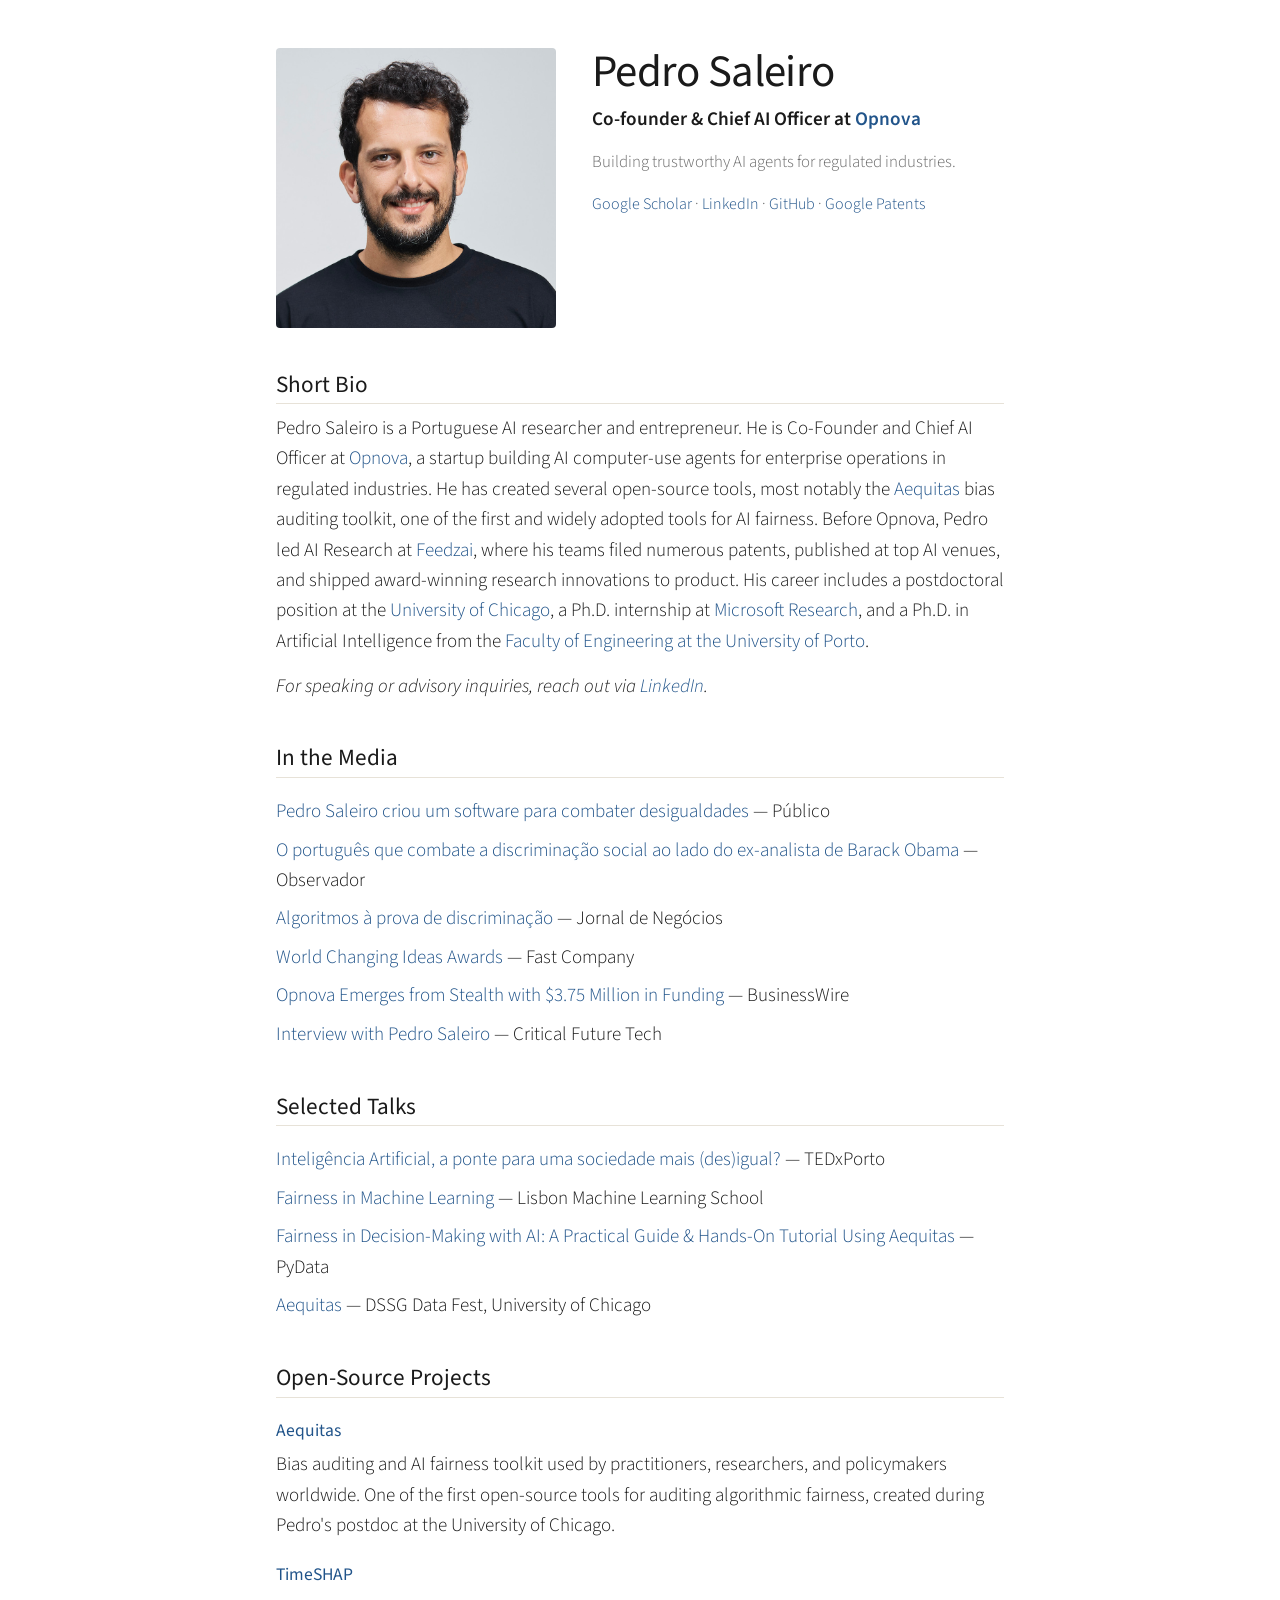
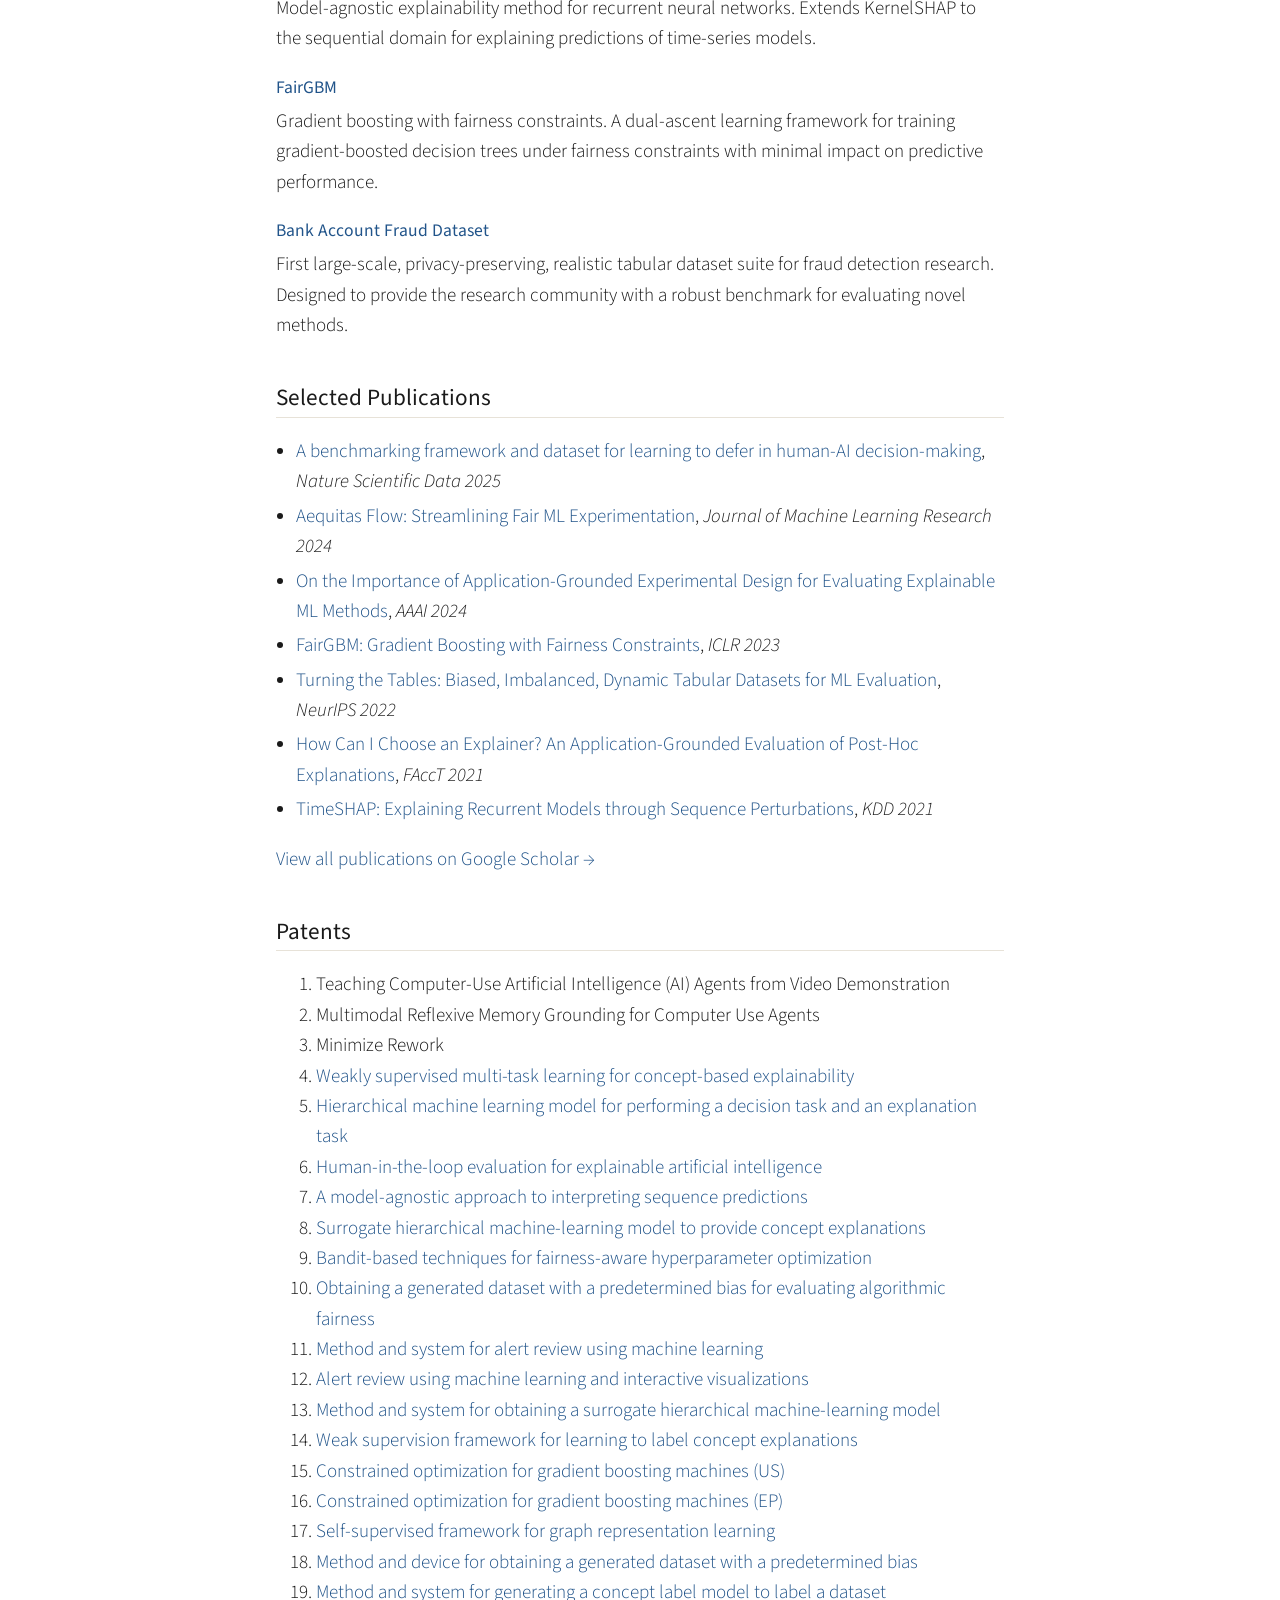
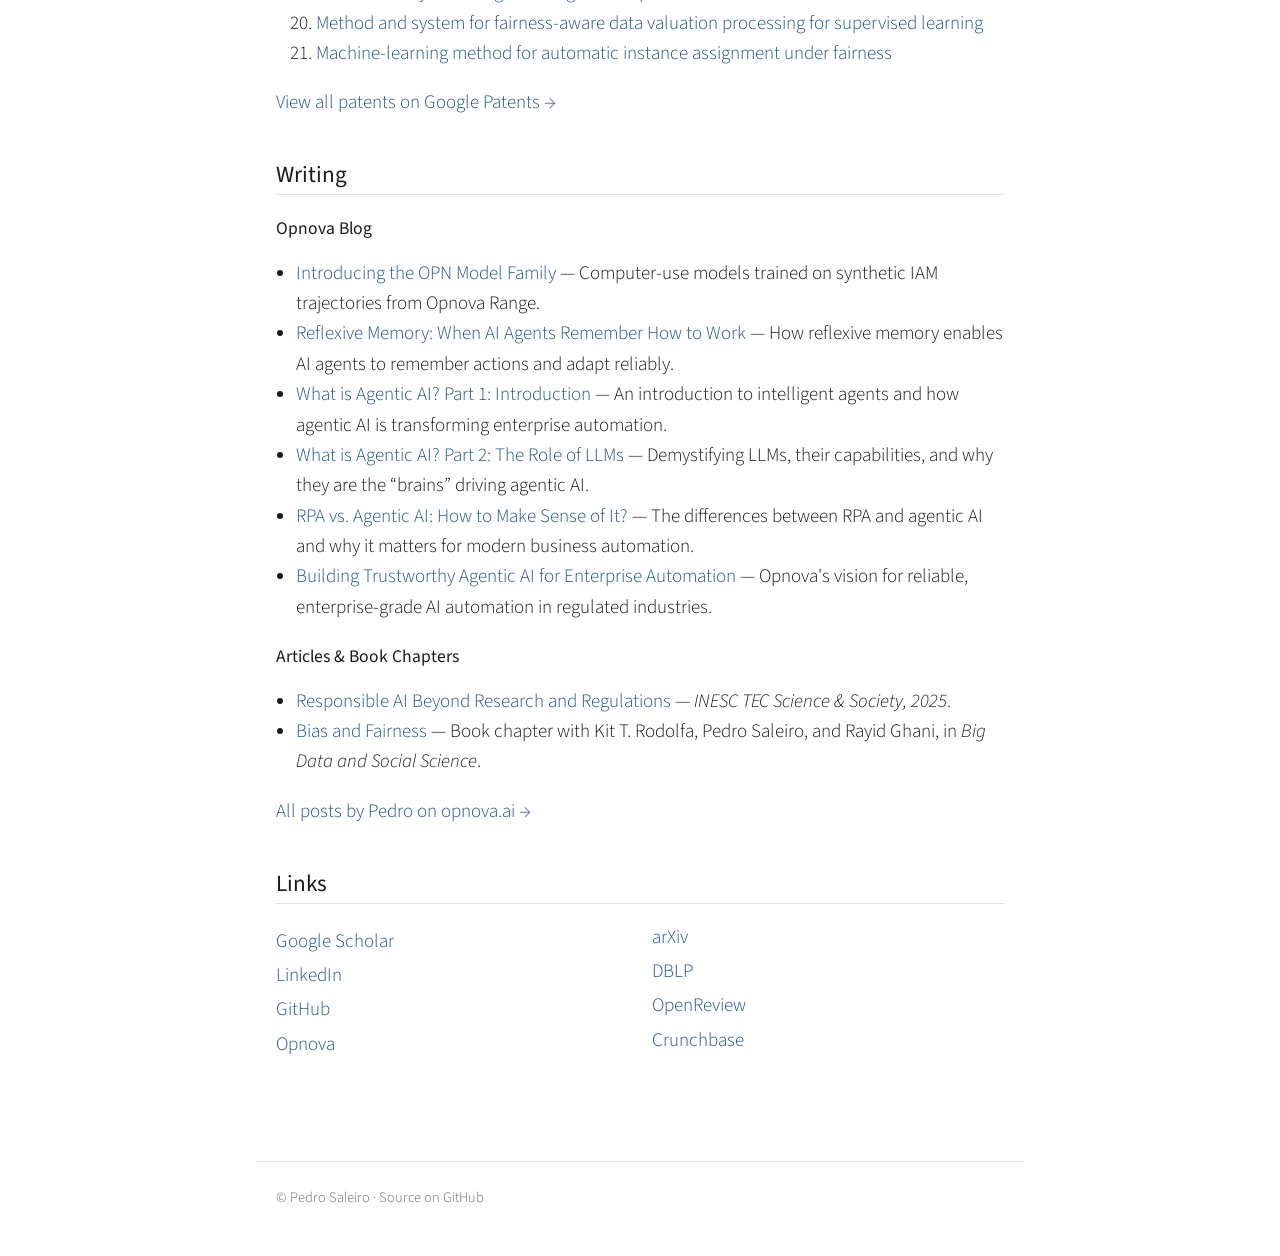
==== index.html @ 00f32091 "Reorder sections: media and talks before projects" ====
<!doctype html>
<html lang="en">
<head>
<meta charset="utf-8">
<meta name="viewport" content="width=device-width, initial-scale=1">

<title>Pedro Saleiro — AI Researcher & Entrepreneur (Portugal)</title>
<meta name="description" content="Pedro Saleiro is a Portuguese AI researcher and entrepreneur. Co-Founder & Chief AI Officer at Opnova, creator of the Aequitas bias auditing toolkit, working on trustworthy AI agents and Responsible AI.">
<meta name="author" content="Pedro Saleiro">
<meta name="robots" content="index,follow,max-image-preview:large">
<link rel="canonical" href="https://pedrosaleiro.com/">

<meta property="og:type" content="profile">
<meta property="og:title" content="Pedro Saleiro — AI Researcher & Entrepreneur">
<meta property="og:description" content="Portuguese AI researcher and entrepreneur. Co-Founder & Chief AI Officer at Opnova. Creator of the Aequitas bias auditing toolkit.">
<meta property="og:url" content="https://pedrosaleiro.com/">
<meta property="og:image" content="https://pedrosaleiro.com/assets/headshot.jpg">
<meta property="og:locale" content="en_US">
<meta property="profile:first_name" content="Pedro">
<meta property="profile:last_name" content="Saleiro">

<meta name="twitter:card" content="summary_large_image">
<meta name="twitter:title" content="Pedro Saleiro — AI Researcher & Entrepreneur">
<meta name="twitter:description" content="Co-Founder & Chief AI Officer at Opnova. Creator of Aequitas. Trustworthy AI agents and Responsible AI.">
<meta name="twitter:image" content="https://pedrosaleiro.com/assets/headshot.jpg">

<link rel="icon" type="image/svg+xml" href="assets/favicon.svg">
<link rel="preconnect" href="https://fonts.googleapis.com">
<link rel="preconnect" href="https://fonts.gstatic.com" crossorigin>
<link rel="stylesheet" href="https://fonts.googleapis.com/css2?family=Source+Sans+Pro:wght@300;400;600;700&display=swap">
<link rel="stylesheet" href="assets/style.css">

<script type="application/ld+json">
{
  "@context": "https://schema.org",
  "@type": "Person",
  "@id": "https://pedrosaleiro.com/#pedro",
  "name": "Pedro Saleiro",
  "givenName": "Pedro",
  "familyName": "Saleiro",
  "jobTitle": "Co-Founder & Chief AI Officer",
  "description": "Portuguese AI researcher and entrepreneur. Co-Founder & Chief AI Officer at Opnova. Creator of the Aequitas bias auditing toolkit. Former Director of AI Research and Head of FATE at Feedzai.",
  "url": "https://pedrosaleiro.com/",
  "image": "https://pedrosaleiro.com/assets/headshot.jpg",
  "nationality": { "@type": "Country", "name": "Portugal" },
  "worksFor": {
    "@type": "Organization",
    "name": "Opnova",
    "url": "https://opnova.ai"
  },
  "alumniOf": [
    {
      "@type": "CollegeOrUniversity",
      "name": "Faculty of Engineering, University of Porto",
      "url": "https://sigarra.up.pt/feup/en/web_page.inicial"
    },
    {
      "@type": "CollegeOrUniversity",
      "name": "University of Chicago",
      "url": "https://www.uchicago.edu"
    }
  ],
  "knowsAbout": [
    "Artificial Intelligence",
    "Machine Learning",
    "AI Agents",
    "Agentic AI",
    "Computer-Use Agents",
    "Large Language Models",
    "Responsible AI",
    "Algorithmic Fairness",
    "Explainable AI",
    "Fraud Detection",
    "Anti-Money Laundering"
  ],
  "sameAs": [
    "https://scholar.google.com/citations?user=Wqz2hN4AAAAJ",
    "https://www.linkedin.com/in/saleiro",
    "https://github.com/saleiro",
    "https://opnova.ai",
    "https://arxiv.org/search/cs?searchtype=author&query=Saleiro%2C+P",
    "https://dblp.org/pid/145/9871.html",
    "https://openreview.net/profile?id=~Pedro_Saleiro1",
    "https://dl.acm.org/profile/99660972276",
    "https://www.crunchbase.com/person/pedro-saleiro-787c"
  ]
}
</script>

<script type="application/ld+json">
{
  "@context": "https://schema.org",
  "@type": "WebSite",
  "url": "https://pedrosaleiro.com/",
  "name": "Pedro Saleiro",
  "description": "Personal website of Pedro Saleiro — AI researcher and entrepreneur.",
  "inLanguage": "en",
  "mainEntity": { "@id": "https://pedrosaleiro.com/#pedro" }
}
</script>
</head>
<body>

<main>

  <header class="hero">
    <img class="portrait" src="assets/headshot.jpg" alt="Portrait of Pedro Saleiro" width="280" height="280" loading="eager">
    <div class="hero-text">
      <h1>Pedro Saleiro</h1>
      <p class="position">Co-founder &amp; Chief AI Officer at <a href="https://opnova.ai" rel="me noopener">Opnova</a></p>
      <p class="tagline">Building trustworthy AI agents for regulated industries.</p>
      <p class="hero-links">
        <a href="https://scholar.google.com/citations?user=Wqz2hN4AAAAJ" rel="me noopener">Google Scholar</a>
        · <a href="https://linkedin.com/in/saleiro" rel="me noopener">LinkedIn</a>
        · <a href="https://github.com/saleiro" rel="me noopener">GitHub</a>
        · <a href="https://patents.google.com/?inventor=pedro+saleiro&amp;num=100&amp;oq=pedro+saleiro" rel="me noopener">Google Patents</a>
      </p>
    </div>
  </header>

  <section aria-labelledby="short-bio">
    <h2 id="short-bio">Short Bio</h2>
    <p>Pedro Saleiro is a Portuguese AI researcher and entrepreneur. He is Co-Founder and Chief AI Officer at <a href="https://opnova.ai/" rel="noopener">Opnova</a>, a startup building AI computer-use agents for enterprise operations in regulated industries. He has created several open-source tools, most notably the <a href="https://github.com/dssg/aequitas" rel="noopener">Aequitas</a> bias auditing toolkit, one of the first and widely adopted tools for AI fairness. Before Opnova, Pedro led AI Research at <a href="https://feedzai.com/" rel="noopener">Feedzai</a>, where his teams filed numerous patents, published at top AI venues, and shipped award-winning research innovations to product. His career includes a postdoctoral position at the <a href="https://www.uchicago.edu/" rel="noopener">University of Chicago</a>, a Ph.D. internship at <a href="https://www.microsoft.com/en-us/research/" rel="noopener">Microsoft Research</a>, and a Ph.D. in Artificial Intelligence from the <a href="https://sigarra.up.pt/feup/en/web_page.inicial" rel="noopener">Faculty of Engineering at the University of Porto</a>.</p>
    <p><em>For speaking or advisory inquiries, reach out via <a href="https://linkedin.com/in/saleiro" rel="me noopener">LinkedIn</a>.</em></p>
  </section>

  <section aria-labelledby="media">
    <h2 id="media">In the Media</h2>
    <ul class="plain">
      <li><a href="https://www.publico.pt/2020/10/18/sociedade/noticia/pedro-saleiro-criou-software-combater-desigualdades-1933822" rel="noopener">Pedro Saleiro criou um software para combater desigualdades</a> — Público</li>
      <li><a href="https://observador.pt/2019/04/30/o-portugues-que-combate-a-discriminacao-social-ao-lado-do-ex-analista-de-barack-obama/" rel="noopener">O português que combate a discriminação social ao lado do ex-analista de Barack Obama</a> — Observador</li>
      <li><a href="https://www.jornaldenegocios.pt/weekend/detalhe/algoritmos-a-prova-de-discriminacao" rel="noopener">Algoritmos à prova de discriminação</a> — Jornal de Negócios</li>
      <li><a href="https://www.fastcompany.com/90623897/see-34-ingenious-inspirational-winners-of-the-2021-world-changing-ideas-awards" rel="noopener">World Changing Ideas Awards</a> — Fast Company</li>
      <li><a href="https://www.businesswire.com/news/home/20240919101766/en/Opnova-Emerges-from-Stealth-with-$3.75-Million-in-Funding-to-Set-a-New-Standard-in-IT-Security-and-Compliance-Operations" rel="noopener">Opnova Emerges from Stealth with $3.75 Million in Funding</a> — BusinessWire</li>
      <li><a href="https://criticalfuture.tech/issue-14-december-2021-feedzai-pedro-saleiro-anusha-parisutham-efd9f01f52b4/" rel="noopener">Interview with Pedro Saleiro</a> — Critical Future Tech</li>
    </ul>
  </section>

  <section aria-labelledby="talks">
    <h2 id="talks">Selected Talks</h2>
    <ul class="plain">
      <li><a href="https://www.youtube.com/watch?v=rNiNmOxDZTY" rel="noopener">Inteligência Artificial, a ponte para uma sociedade mais (des)igual?</a> — TEDxPorto</li>
      <li><a href="https://www.youtube.com/watch?v=ATZz02iL4M4" rel="noopener">Fairness in Machine Learning</a> — Lisbon Machine Learning School</li>
      <li><a href="https://www.youtube.com/watch?v=yOR71zBm3Uc" rel="noopener">Fairness in Decision-Making with AI: A Practical Guide &amp; Hands-On Tutorial Using Aequitas</a> — PyData</li>
      <li><a href="https://www.youtube.com/watch?v=DjSYRb8lWd0" rel="noopener">Aequitas</a> — DSSG Data Fest, University of Chicago</li>
    </ul>
  </section>

  <section aria-labelledby="projects">
    <h2 id="projects">Open-Source Projects</h2>

    <article>
      <h3><a href="https://github.com/dssg/aequitas" rel="noopener">Aequitas</a></h3>
      <p>Bias auditing and AI fairness toolkit used by practitioners, researchers, and policymakers worldwide. One of the first open-source tools for auditing algorithmic fairness, created during Pedro's postdoc at the University of Chicago.</p>
    </article>

    <article>
      <h3><a href="https://github.com/feedzai/timeshap" rel="noopener">TimeSHAP</a></h3>
      <p>Model-agnostic explainability method for recurrent neural networks. Extends KernelSHAP to the sequential domain for explaining predictions of time-series models.</p>
    </article>

    <article>
      <h3><a href="https://github.com/feedzai/fairgbm" rel="noopener">FairGBM</a></h3>
      <p>Gradient boosting with fairness constraints. A dual-ascent learning framework for training gradient-boosted decision trees under fairness constraints with minimal impact on predictive performance.</p>
    </article>

    <article>
      <h3><a href="https://github.com/feedzai/bank-account-fraud" rel="noopener">Bank Account Fraud Dataset</a></h3>
      <p>First large-scale, privacy-preserving, realistic tabular dataset suite for fraud detection research. Designed to provide the research community with a robust benchmark for evaluating novel methods.</p>
    </article>
  </section>

  <section aria-labelledby="publications">
    <h2 id="publications">Selected Publications</h2>
    <ul class="pubs">
      <li><a href="https://www.nature.com/articles/s41597-025-04664-y" rel="noopener">A benchmarking framework and dataset for learning to defer in human-AI decision-making</a>, <em>Nature Scientific Data 2025</em></li>
      <li><a href="https://arxiv.org/abs/2405.05809" rel="noopener">Aequitas Flow: Streamlining Fair ML Experimentation</a>, <em>Journal of Machine Learning Research 2024</em></li>
      <li><a href="https://arxiv.org/abs/2206.13503" rel="noopener">On the Importance of Application-Grounded Experimental Design for Evaluating Explainable ML Methods</a>, <em>AAAI 2024</em></li>
      <li><a href="https://arxiv.org/abs/2209.07850" rel="noopener">FairGBM: Gradient Boosting with Fairness Constraints</a>, <em>ICLR 2023</em></li>
      <li><a href="https://arxiv.org/abs/2211.13358" rel="noopener">Turning the Tables: Biased, Imbalanced, Dynamic Tabular Datasets for ML Evaluation</a>, <em>NeurIPS 2022</em></li>
      <li><a href="https://arxiv.org/abs/2101.08758" rel="noopener">How Can I Choose an Explainer? An Application-Grounded Evaluation of Post-Hoc Explanations</a>, <em>FAccT 2021</em></li>
      <li><a href="https://arxiv.org/abs/2012.00073" rel="noopener">TimeSHAP: Explaining Recurrent Models through Sequence Perturbations</a>, <em>KDD 2021</em></li>
    </ul>
    <p><a href="https://scholar.google.com/citations?user=Wqz2hN4AAAAJ" rel="noopener">View all publications on Google Scholar →</a></p>
  </section>

  <section aria-labelledby="patents">
    <h2 id="patents">Patents</h2>
    <ol class="patents">
      <li>Teaching Computer-Use Artificial Intelligence (AI) Agents from Video Demonstration</li>
      <li>Multimodal Reflexive Memory Grounding for Computer Use Agents</li>
      <li>Minimize Rework</li>
      <li><a href="https://patents.google.com/patent/US11544471B2" rel="noopener">Weakly supervised multi-task learning for concept-based explainability</a></li>
      <li><a href="https://patents.google.com/patent/US11392954B2" rel="noopener">Hierarchical machine learning model for performing a decision task and an explanation task</a></li>
      <li><a href="https://patents.google.com/patent/WO2022020597A1" rel="noopener">Human-in-the-loop evaluation for explainable artificial intelligence</a></li>
      <li><a href="https://patents.google.com/patent/EP4035098A1" rel="noopener">A model-agnostic approach to interpreting sequence predictions</a></li>
      <li><a href="https://patents.google.com/patent/US20230031512A1" rel="noopener">Surrogate hierarchical machine-learning model to provide concept explanations</a></li>
      <li><a href="https://patents.google.com/patent/EP3997547A1" rel="noopener">Bandit-based techniques for fairness-aware hyperparameter optimization</a></li>
      <li><a href="https://patents.google.com/patent/US20230074606A1" rel="noopener">Obtaining a generated dataset with a predetermined bias for evaluating algorithmic fairness</a></li>
      <li><a href="https://patents.google.com/patent/EP4270249A1" rel="noopener">Method and system for alert review using machine learning</a></li>
      <li><a href="https://patents.google.com/patent/US20230351392A1" rel="noopener">Alert review using machine learning and interactive visualizations</a></li>
      <li><a href="https://patents.google.com/patent/EP4184396A1" rel="noopener">Method and system for obtaining a surrogate hierarchical machine-learning model</a></li>
      <li><a href="https://patents.google.com/patent/US20230133410A1" rel="noopener">Weak supervision framework for learning to label concept explanations</a></li>
      <li><a href="https://patents.google.com/patent/US20230070086A1" rel="noopener">Constrained optimization for gradient boosting machines (US)</a></li>
      <li><a href="https://patents.google.com/patent/EP4145356A1" rel="noopener">Constrained optimization for gradient boosting machines (EP)</a></li>
      <li><a href="https://patents.google.com/patent/US20230394318A1" rel="noopener">Self-supervised framework for graph representation learning</a></li>
      <li><a href="https://patents.google.com/patent/EP4141693A1" rel="noopener">Method and device for obtaining a generated dataset with a predetermined bias</a></li>
      <li><a href="https://patents.google.com/patent/EP4174730A1" rel="noopener">Method and system for generating a concept label model to label a dataset</a></li>
      <li><a href="https://patents.google.com/patent/EP4369257A1" rel="noopener">Method and system for fairness-aware data valuation processing for supervised learning</a></li>
      <li><a href="https://patents.google.com/patent/US20240193489A1" rel="noopener">Machine-learning method for automatic instance assignment under fairness</a></li>
    </ol>
    <p><a href="https://patents.google.com/?inventor=pedro+saleiro&amp;num=100&amp;oq=pedro+saleiro" rel="noopener">View all patents on Google Patents →</a></p>
  </section>

  <section aria-labelledby="writing">
    <h2 id="writing">Writing</h2>

    <h3>Opnova Blog</h3>
    <ul>
      <li><a href="https://opnova.ai/blog/introducing-the-opn-model-family" rel="noopener">Introducing the OPN Model Family</a> — Computer-use models trained on synthetic IAM trajectories from Opnova Range.</li>
      <li><a href="https://opnova.ai/blog/reflexive-memory-when-ai-agents-remember-how-to-work" rel="noopener">Reflexive Memory: When AI Agents Remember How to Work</a> — How reflexive memory enables AI agents to remember actions and adapt reliably.</li>
      <li><a href="https://opnova.ai/blog/what-is-agentic-ai-part-1" rel="noopener">What is Agentic AI? Part 1: Introduction</a> — An introduction to intelligent agents and how agentic AI is transforming enterprise automation.</li>
      <li><a href="https://opnova.ai/blog/what-is-agentic-ai-part-2" rel="noopener">What is Agentic AI? Part 2: The Role of LLMs</a> — Demystifying LLMs, their capabilities, and why they are the “brains” driving agentic AI.</li>
      <li><a href="https://opnova.ai/blog/rpa-vs-agentic-ai-how-to-make-sense-of-it" rel="noopener">RPA vs. Agentic AI: How to Make Sense of It?</a> — The differences between RPA and agentic AI and why it matters for modern business automation.</li>
      <li><a href="https://opnova.ai/blog/building-trustworthy-agentic-ai-for-enterprise-automation" rel="noopener">Building Trustworthy Agentic AI for Enterprise Automation</a> — Opnova's vision for reliable, enterprise-grade AI automation in regulated industries.</li>
    </ul>

    <h3>Articles &amp; Book Chapters</h3>
    <ul>
      <li><a href="https://science-society.inesctec.pt/index.php/inesctecesociedade/article/view/140" rel="noopener">Responsible AI Beyond Research and Regulations</a> — <em>INESC TEC Science &amp; Society, 2025</em>.</li>
      <li><a href="https://textbook.coleridgeinitiative.org/chap-bias.html" rel="noopener">Bias and Fairness</a> — Book chapter with Kit T. Rodolfa, Pedro Saleiro, and Rayid Ghani, in <em>Big Data and Social Science</em>.</li>
    </ul>

    <p><a href="https://opnova.ai/blog/author/pedro-saleiro" rel="noopener">All posts by Pedro on opnova.ai →</a></p>
  </section>

  <section aria-labelledby="links">
    <h2 id="links">Links</h2>
    <ul class="links">
      <li><a href="https://scholar.google.com/citations?user=Wqz2hN4AAAAJ" rel="me noopener">Google Scholar</a></li>
      <li><a href="https://linkedin.com/in/saleiro" rel="me noopener">LinkedIn</a></li>
      <li><a href="https://github.com/saleiro" rel="me noopener">GitHub</a></li>
      <li><a href="https://opnova.ai" rel="me noopener">Opnova</a></li>
      <li><a href="https://arxiv.org/search/cs?searchtype=author&amp;query=Saleiro%2C+P" rel="me noopener">arXiv</a></li>
      <li><a href="https://dblp.org/pid/145/9871.html" rel="me noopener">DBLP</a></li>
      <li><a href="https://openreview.net/profile?id=~Pedro_Saleiro1" rel="me noopener">OpenReview</a></li>
      <li><a href="https://www.crunchbase.com/person/pedro-saleiro-787c" rel="me noopener">Crunchbase</a></li>
    </ul>
  </section>

</main>

<footer>
  <p>© Pedro Saleiro · <a href="https://github.com/saleiro/saleiro.github.io" rel="noopener">Source on GitHub</a></p>
</footer>

</body>
</html>
---- assets/style.css ----
:root {
  color-scheme: light;
  --bg: #ffffff;
  --fg: #1a1a1a;
  --muted: #6a6a6a;
  --accent: #21548A;
  --rule: #e7e2d8;
}

* { box-sizing: border-box; }

html { -webkit-text-size-adjust: 100%; }

body {
  margin: 0;
  background: var(--bg);
  color: var(--fg);
  font-family: "Source Sans Pro", system-ui, -apple-system, "Segoe UI", Roboto, "Helvetica Neue", Arial, sans-serif;
  font-weight: 300;
  font-size: 19px;
  line-height: 1.6;
  -webkit-font-smoothing: antialiased;
}

main, footer {
  max-width: 48rem;
  margin: 0 auto;
  padding: 0 1.25rem;
}

main { padding-top: 3rem; padding-bottom: 2rem; }

h1, h2, h3 {
  font-weight: 400;
  line-height: 1.25;
}

h1 { font-size: 2.8rem; margin: 0 0 0.6rem; letter-spacing: -0.015em; line-height: 1.1; }
h2 { font-size: 1.45rem; margin: 2.6rem 0 0.6rem; padding-bottom: 0.3rem; border-bottom: 1px solid var(--rule); }
h3 { font-size: 1.1rem; margin: 1.4rem 0 0.25rem; }

p { margin: 0.5rem 0 0.9rem; }

a {
  color: var(--accent);
  text-decoration: none;
  border-bottom: 1px solid transparent;
}
a:hover, a:focus { border-bottom-color: var(--accent); }

.muted { color: var(--muted); }

.venue {
  font-size: 0.78rem;
  font-family: ui-monospace, SFMono-Regular, Menlo, Consolas, monospace;
  color: var(--muted);
  background: var(--rule);
  padding: 0.1rem 0.45rem;
  border-radius: 3px;
  margin-left: 0.4rem;
  vertical-align: middle;
  letter-spacing: 0.02em;
}

.hero {
  display: flex;
  align-items: flex-start;
  gap: 2.25rem;
  margin-bottom: 2.5rem;
}
.hero .portrait {
  display: block;
  width: 280px;
  height: 280px;
  object-fit: cover;
  border-radius: 4px;
  flex-shrink: 0;
  background: var(--rule);
}
.hero-text { flex: 1; min-width: 0; }
.position {
  font-size: 1.2rem;
  font-weight: 600;
  color: var(--fg);
  margin: 0.25rem 0 1rem;
  line-height: 1.35;
}
.position a { color: var(--accent); }
.tagline { font-size: 1.05rem; line-height: 1.55; color: var(--muted); margin: 0 0 1.1rem; }
.hero-links { color: var(--muted); font-size: 1rem; margin: 0; }

article { margin: 1rem 0 1.2rem; }

ul { padding-left: 1.25rem; }
ul.plain { list-style: none; padding-left: 0; }
ul.plain li { margin: 0.5rem 0; }
ul.pubs li, ul.links li { margin: 0.25rem 0; }
ul.links { list-style: none; padding-left: 0; columns: 2; column-gap: 1.5rem; }
ul.links li { break-inside: avoid; }

footer {
  border-top: 1px solid var(--rule);
  margin-top: 3rem;
  padding-top: 1rem;
  padding-bottom: 2rem;
  font-size: 0.9rem;
  color: var(--muted);
}
footer a { color: var(--muted); }

@media (max-width: 560px) {
  body { font-size: 17px; }
  h1 { font-size: 2.4rem; }
  .hero { flex-direction: column; align-items: flex-start; gap: 1rem; }
  .hero .portrait { width: 180px; height: 180px; }
  ul.links { columns: 1; }
}

@media print {
  :root { --bg: #fff; --fg: #000; --muted: #444; --accent: #000; --rule: #ccc; }
  a { color: #000; border-bottom: none; }
  .hero .portrait { display: none; }
}
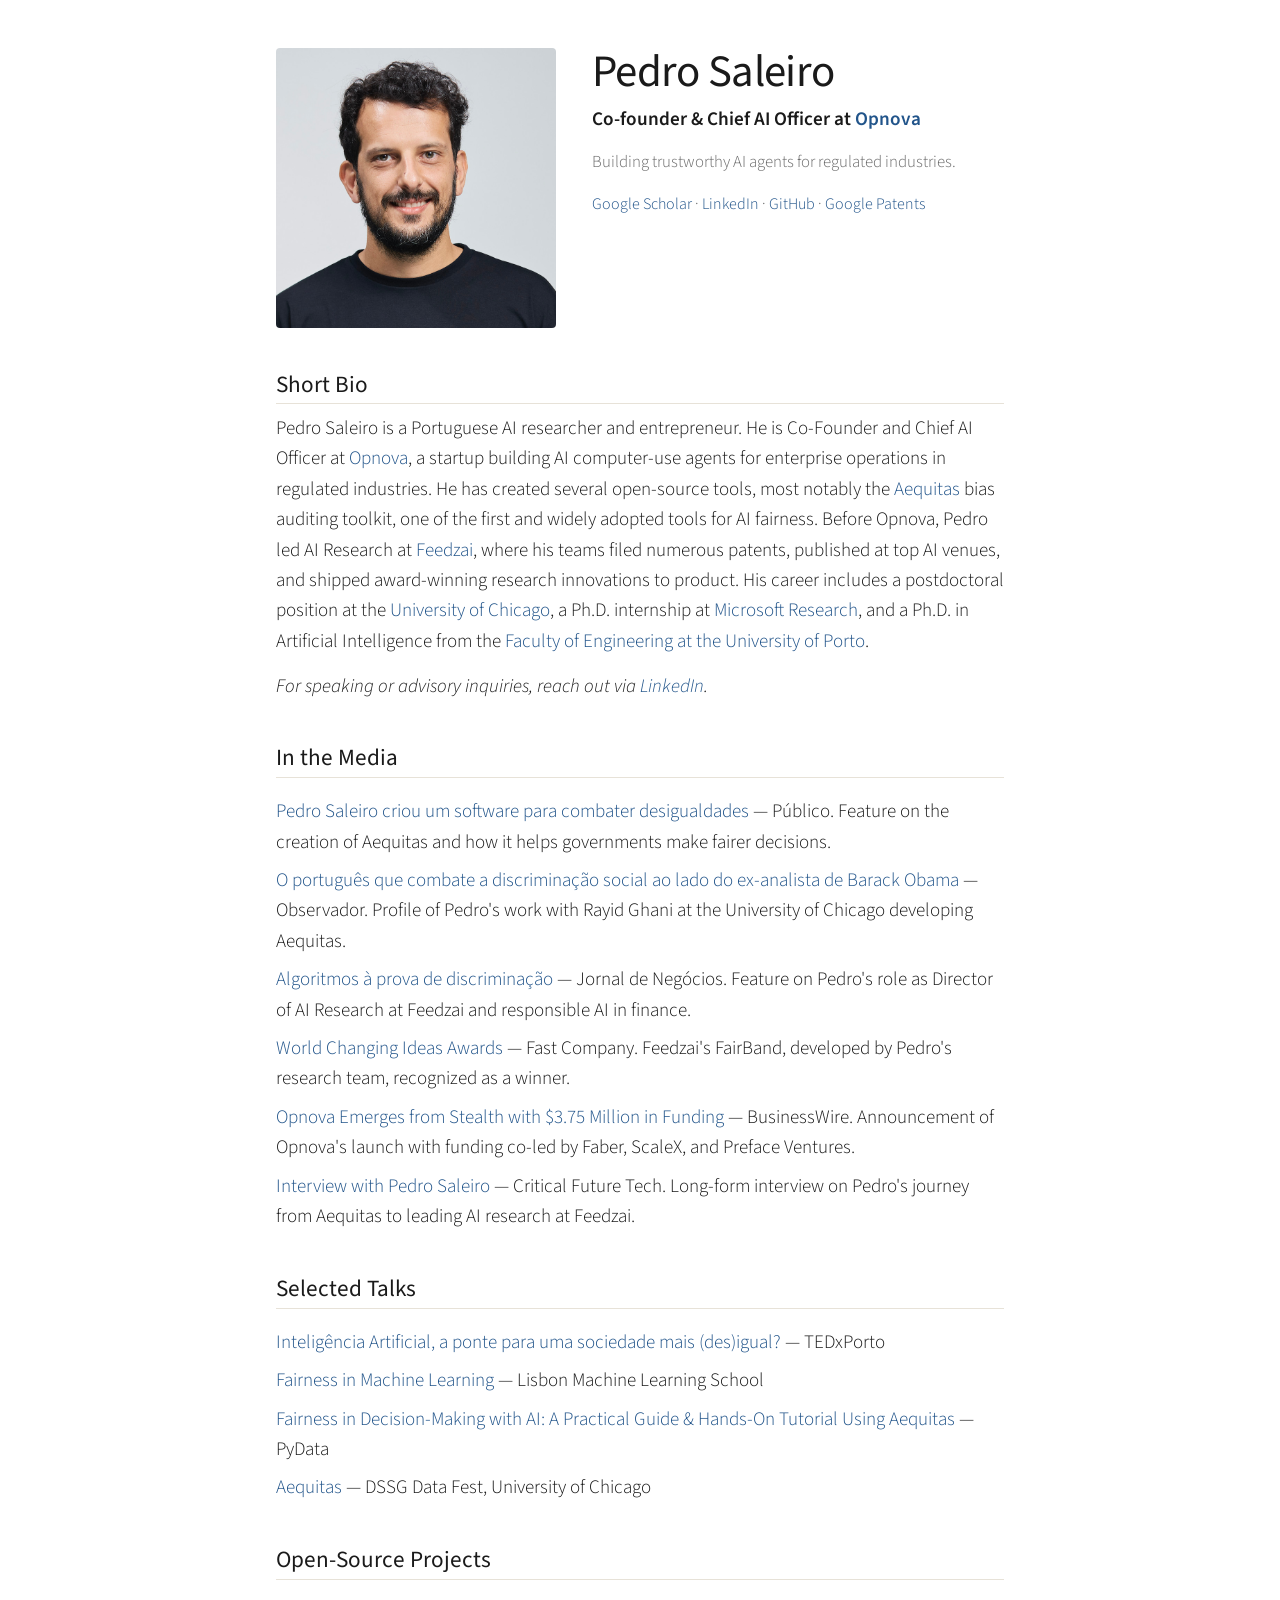
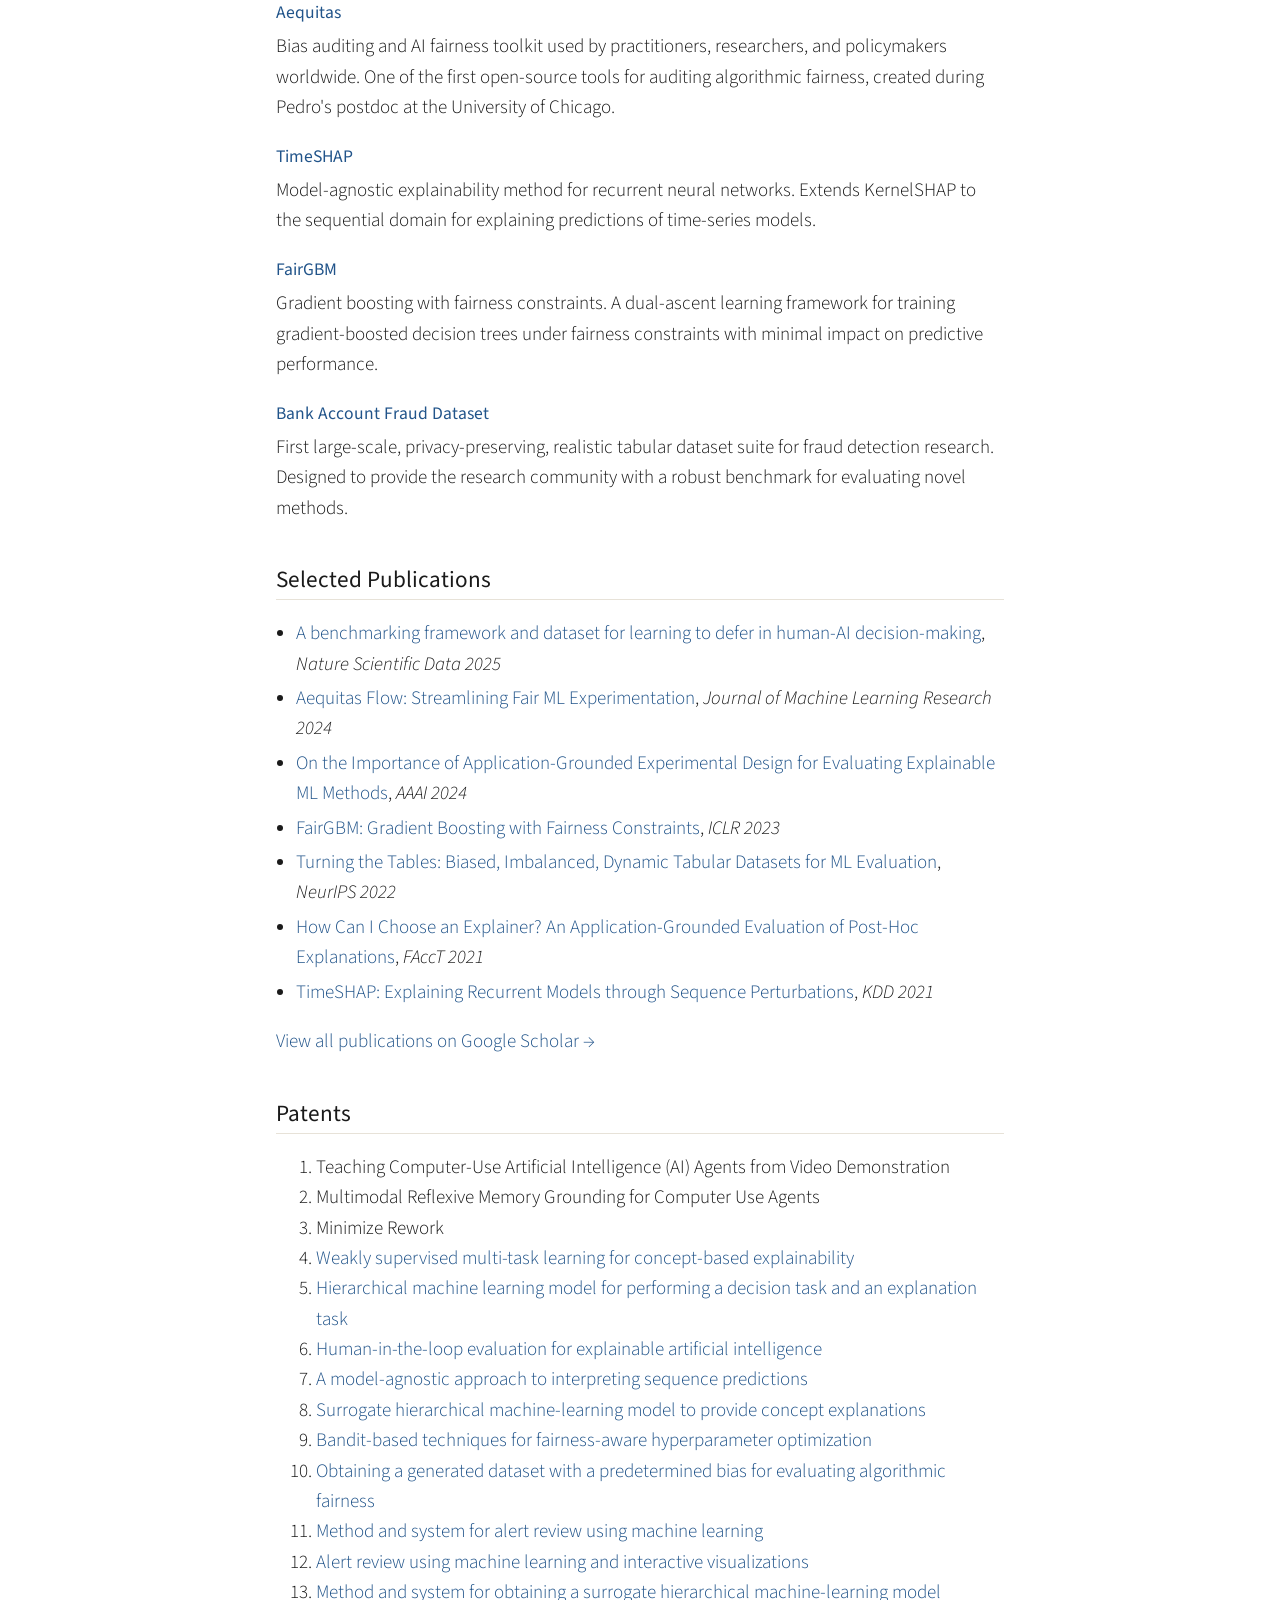
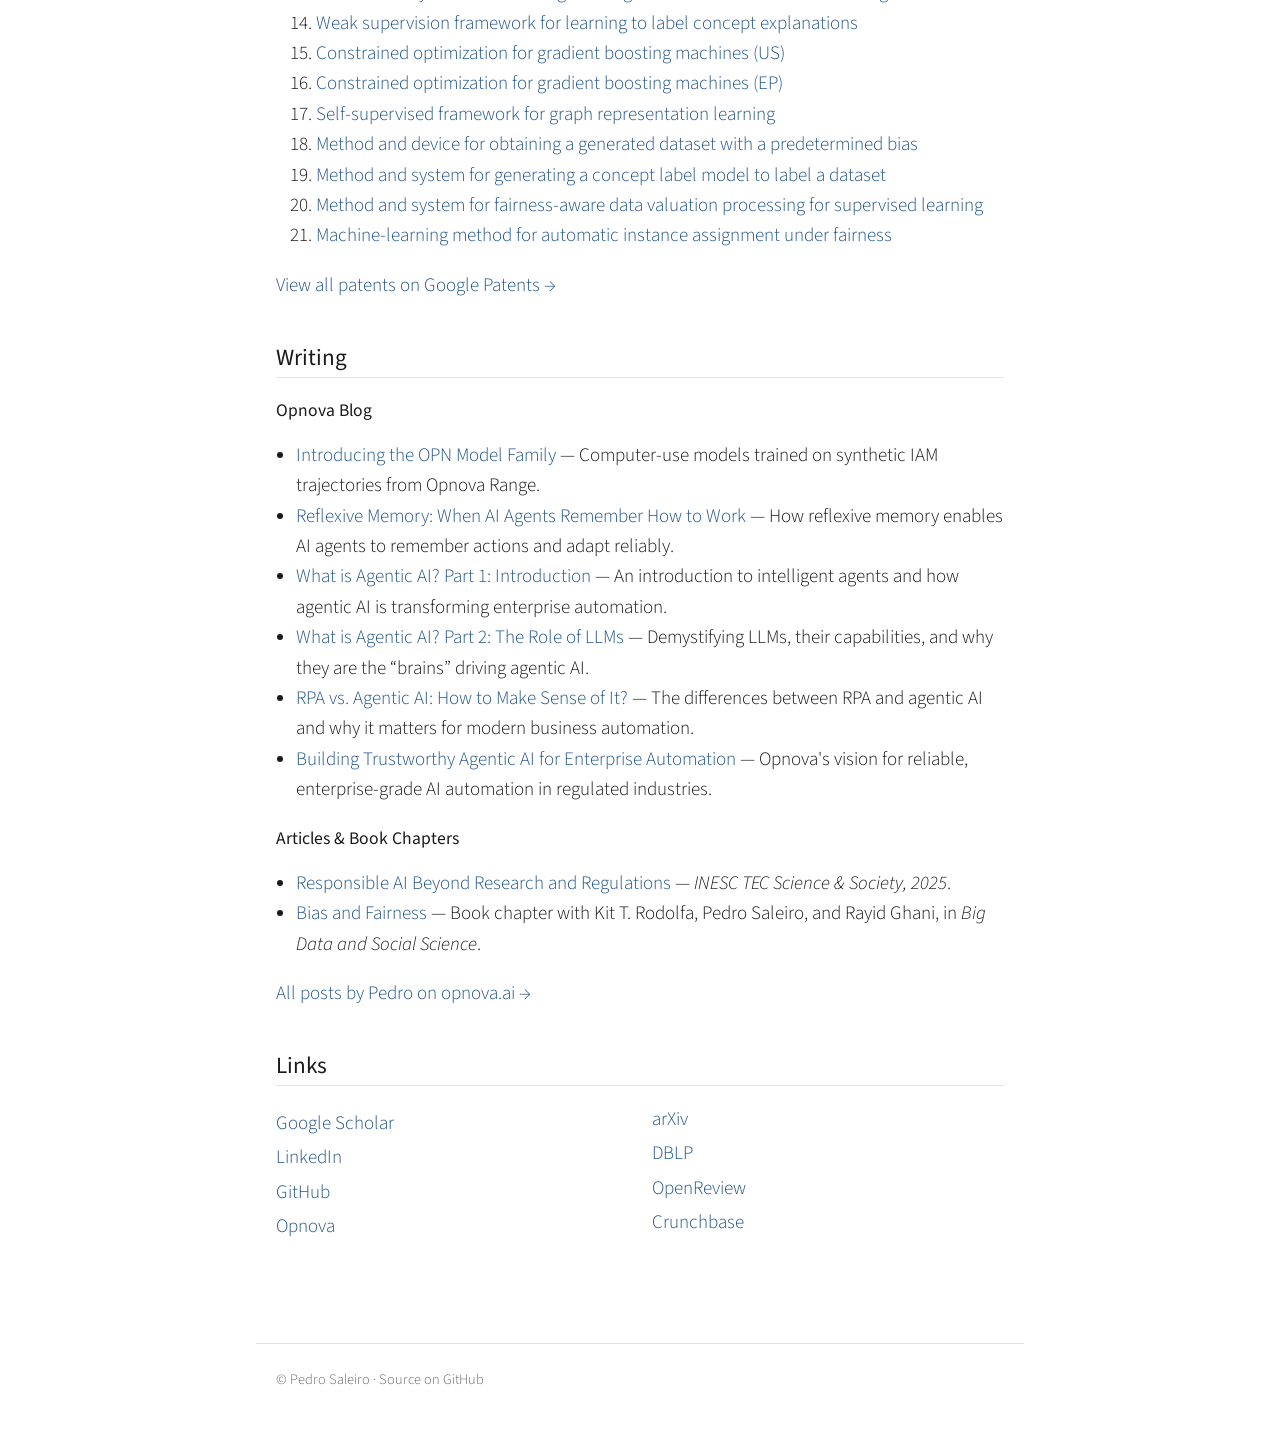
==== commit 3e1df9a5: "Add context blurbs to In the Media items" ====
--- a/index.html
+++ b/index.html
@@ -4,7 +4,7 @@
 <meta charset="utf-8">
 <meta name="viewport" content="width=device-width, initial-scale=1">
 
-<title>Pedro Saleiro — AI Researcher & Entrepreneur (Portugal)</title>
+<title>Pedro Saleiro — Portuguese AI Researcher & Entrepreneur</title>
 <meta name="description" content="Pedro Saleiro is a Portuguese AI researcher and entrepreneur. Co-Founder & Chief AI Officer at Opnova, creator of the Aequitas bias auditing toolkit, working on trustworthy AI agents and Responsible AI.">
 <meta name="author" content="Pedro Saleiro">
 <meta name="robots" content="index,follow,max-image-preview:large">
@@ -127,12 +127,12 @@
   <section aria-labelledby="media">
     <h2 id="media">In the Media</h2>
     <ul class="plain">
-      <li><a href="https://www.publico.pt/2020/10/18/sociedade/noticia/pedro-saleiro-criou-software-combater-desigualdades-1933822" rel="noopener">Pedro Saleiro criou um software para combater desigualdades</a> — Público</li>
-      <li><a href="https://observador.pt/2019/04/30/o-portugues-que-combate-a-discriminacao-social-ao-lado-do-ex-analista-de-barack-obama/" rel="noopener">O português que combate a discriminação social ao lado do ex-analista de Barack Obama</a> — Observador</li>
-      <li><a href="https://www.jornaldenegocios.pt/weekend/detalhe/algoritmos-a-prova-de-discriminacao" rel="noopener">Algoritmos à prova de discriminação</a> — Jornal de Negócios</li>
-      <li><a href="https://www.fastcompany.com/90623897/see-34-ingenious-inspirational-winners-of-the-2021-world-changing-ideas-awards" rel="noopener">World Changing Ideas Awards</a> — Fast Company</li>
-      <li><a href="https://www.businesswire.com/news/home/20240919101766/en/Opnova-Emerges-from-Stealth-with-$3.75-Million-in-Funding-to-Set-a-New-Standard-in-IT-Security-and-Compliance-Operations" rel="noopener">Opnova Emerges from Stealth with $3.75 Million in Funding</a> — BusinessWire</li>
-      <li><a href="https://criticalfuture.tech/issue-14-december-2021-feedzai-pedro-saleiro-anusha-parisutham-efd9f01f52b4/" rel="noopener">Interview with Pedro Saleiro</a> — Critical Future Tech</li>
+      <li><a href="https://www.publico.pt/2020/10/18/sociedade/noticia/pedro-saleiro-criou-software-combater-desigualdades-1933822" rel="noopener">Pedro Saleiro criou um software para combater desigualdades</a> — Público. Feature on the creation of Aequitas and how it helps governments make fairer decisions.</li>
+      <li><a href="https://observador.pt/2019/04/30/o-portugues-que-combate-a-discriminacao-social-ao-lado-do-ex-analista-de-barack-obama/" rel="noopener">O português que combate a discriminação social ao lado do ex-analista de Barack Obama</a> — Observador. Profile of Pedro's work with Rayid Ghani at the University of Chicago developing Aequitas.</li>
+      <li><a href="https://www.jornaldenegocios.pt/weekend/detalhe/algoritmos-a-prova-de-discriminacao" rel="noopener">Algoritmos à prova de discriminação</a> — Jornal de Negócios. Feature on Pedro's role as Director of AI Research at Feedzai and responsible AI in finance.</li>
+      <li><a href="https://www.fastcompany.com/90623897/see-34-ingenious-inspirational-winners-of-the-2021-world-changing-ideas-awards" rel="noopener">World Changing Ideas Awards</a> — Fast Company. Feedzai's FairBand, developed by Pedro's research team, recognized as a winner.</li>
+      <li><a href="https://www.businesswire.com/news/home/20240919101766/en/Opnova-Emerges-from-Stealth-with-$3.75-Million-in-Funding-to-Set-a-New-Standard-in-IT-Security-and-Compliance-Operations" rel="noopener">Opnova Emerges from Stealth with $3.75 Million in Funding</a> — BusinessWire. Announcement of Opnova's launch with funding co-led by Faber, ScaleX, and Preface Ventures.</li>
+      <li><a href="https://criticalfuture.tech/issue-14-december-2021-feedzai-pedro-saleiro-anusha-parisutham-efd9f01f52b4/" rel="noopener">Interview with Pedro Saleiro</a> — Critical Future Tech. Long-form interview on Pedro's journey from Aequitas to leading AI research at Feedzai.</li>
     </ul>
   </section>
 
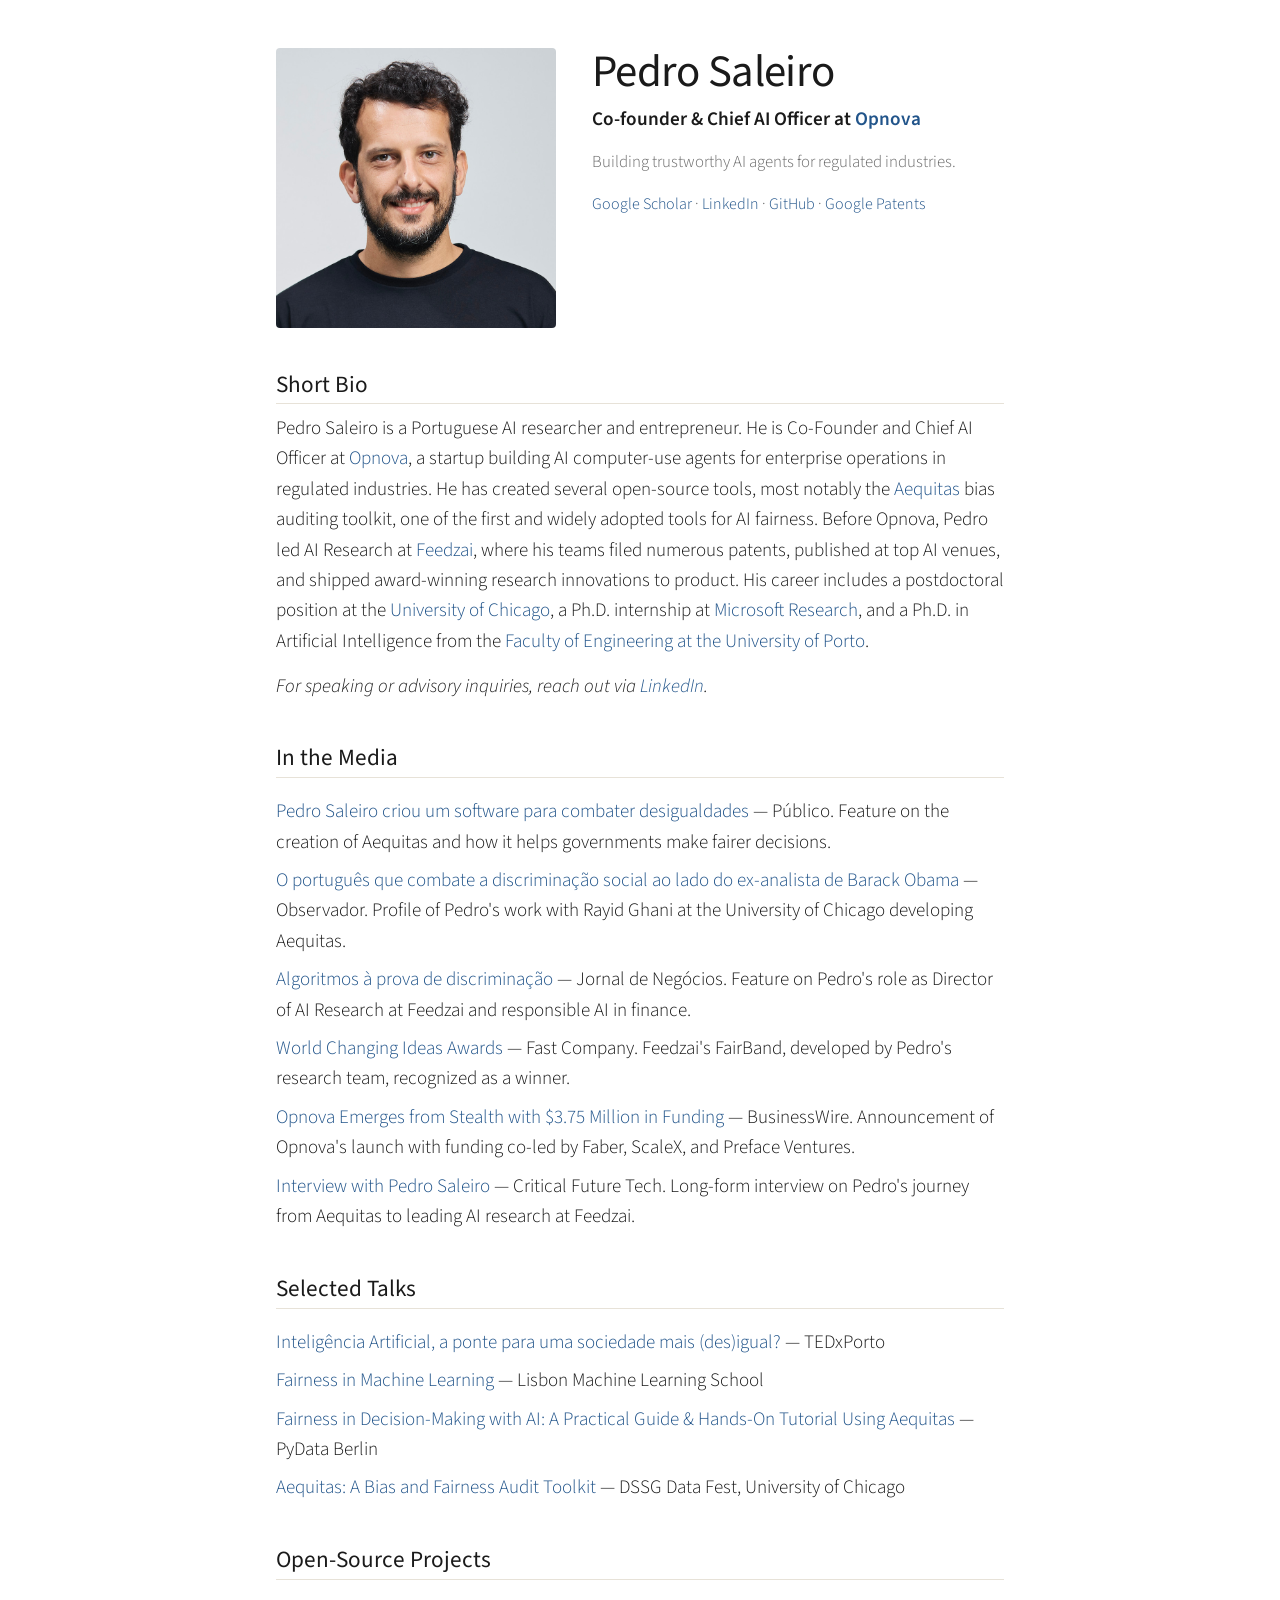
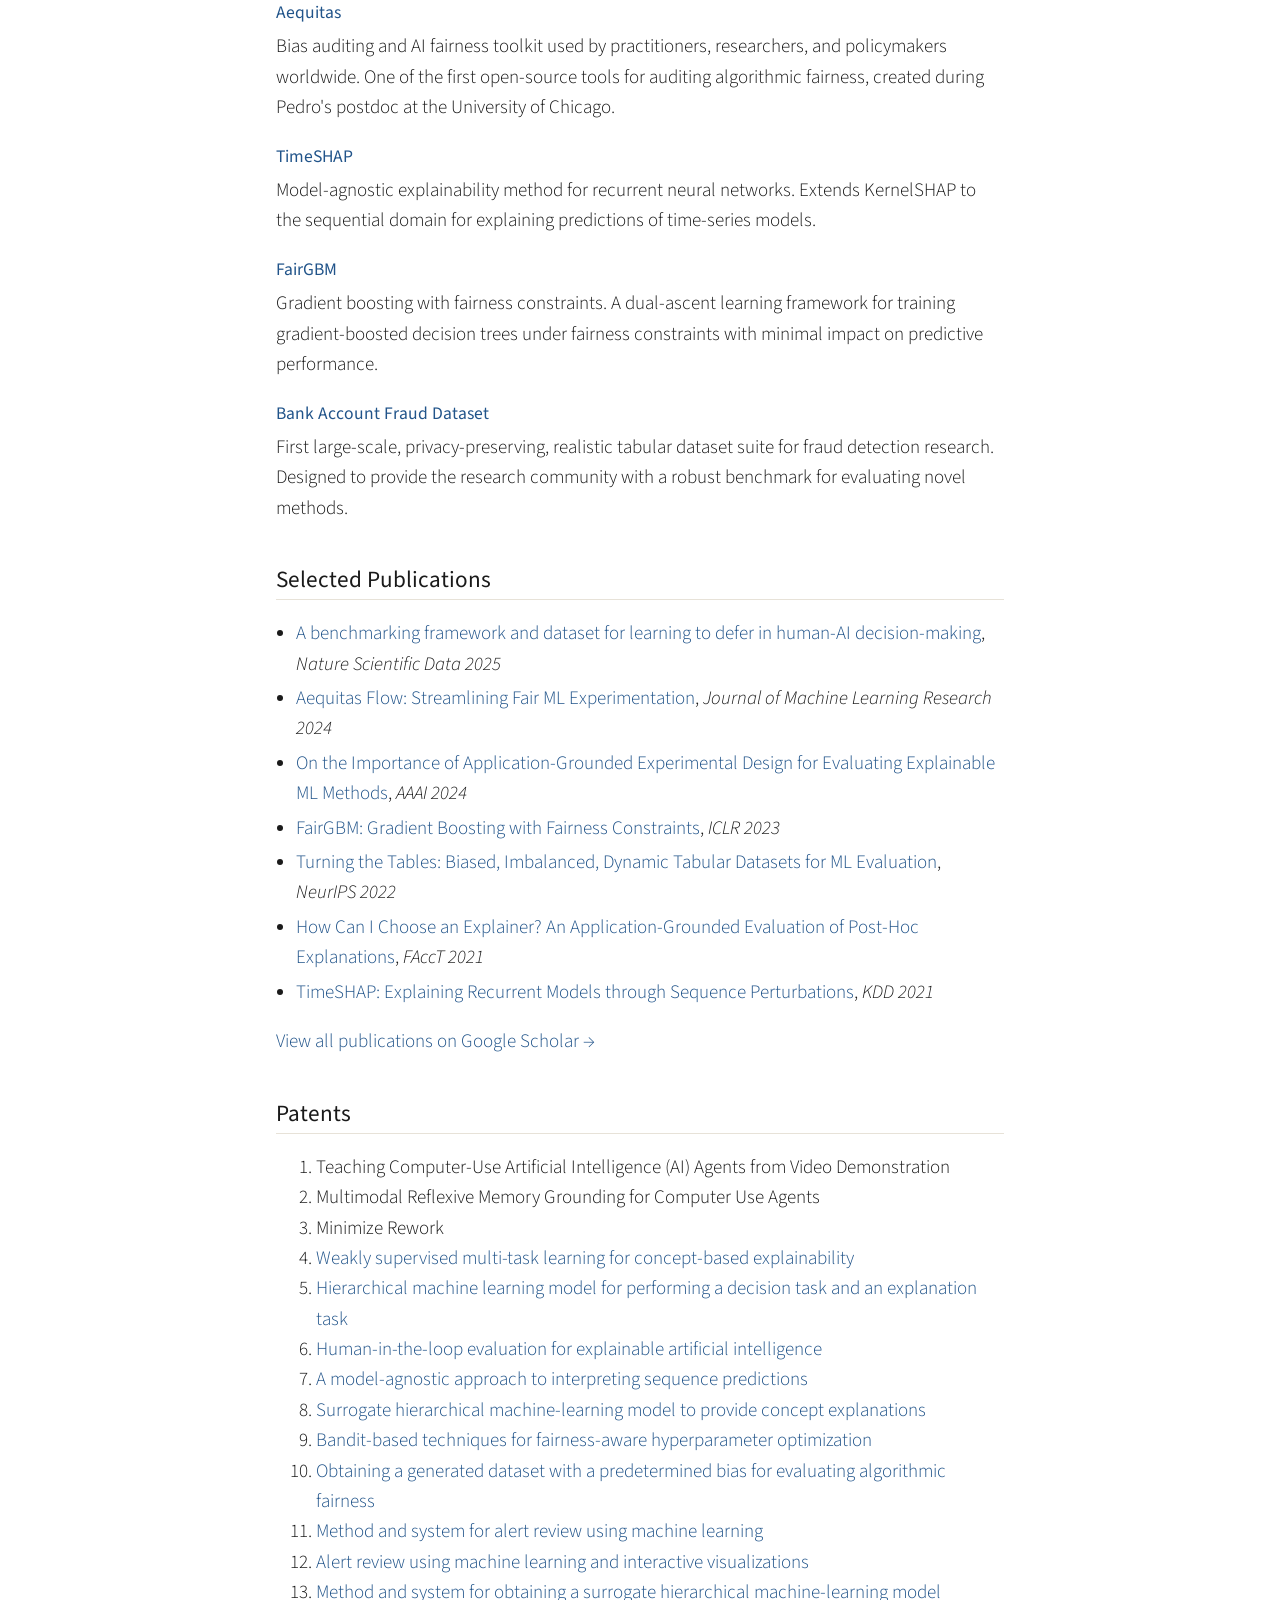
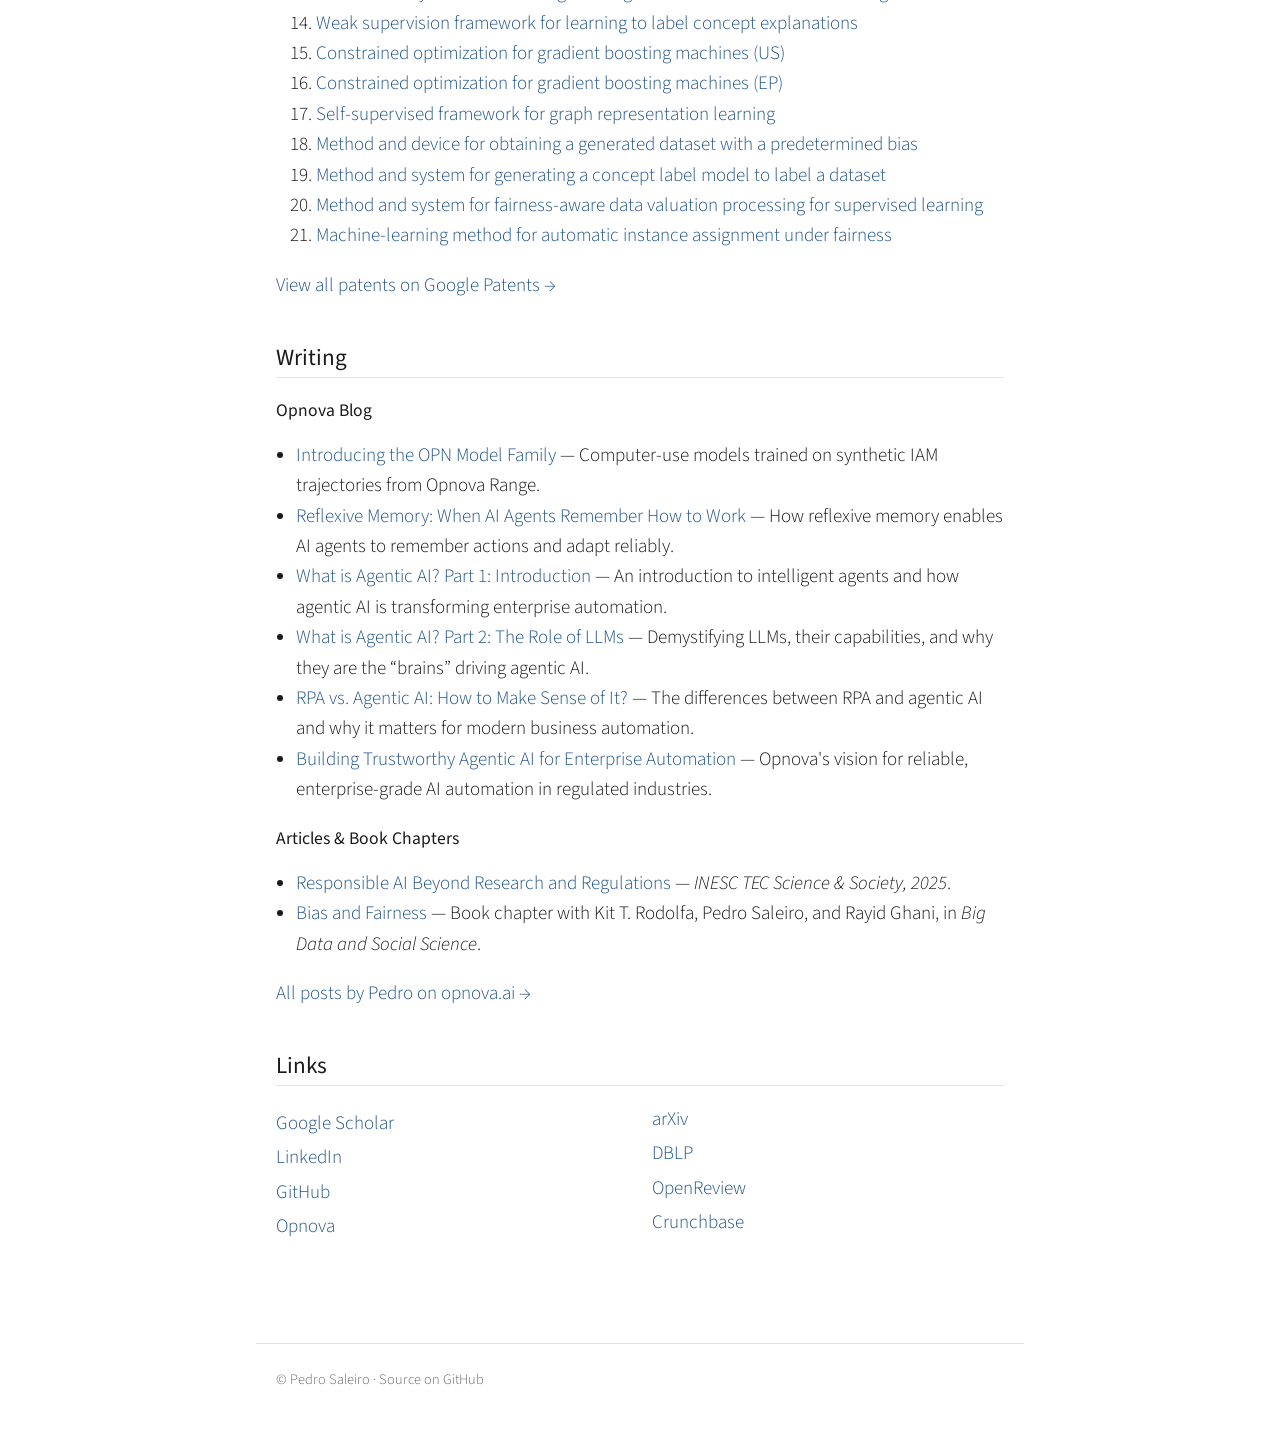
==== commit 2fca899e: "Update talk titles: PyData Berlin and full Aequitas title" ====
--- a/index.html
+++ b/index.html
@@ -141,8 +141,8 @@
     <ul class="plain">
       <li><a href="https://www.youtube.com/watch?v=rNiNmOxDZTY" rel="noopener">Inteligência Artificial, a ponte para uma sociedade mais (des)igual?</a> — TEDxPorto</li>
       <li><a href="https://www.youtube.com/watch?v=ATZz02iL4M4" rel="noopener">Fairness in Machine Learning</a> — Lisbon Machine Learning School</li>
-      <li><a href="https://www.youtube.com/watch?v=yOR71zBm3Uc" rel="noopener">Fairness in Decision-Making with AI: A Practical Guide &amp; Hands-On Tutorial Using Aequitas</a> — PyData</li>
-      <li><a href="https://www.youtube.com/watch?v=DjSYRb8lWd0" rel="noopener">Aequitas</a> — DSSG Data Fest, University of Chicago</li>
+      <li><a href="https://www.youtube.com/watch?v=yOR71zBm3Uc" rel="noopener">Fairness in Decision-Making with AI: A Practical Guide &amp; Hands-On Tutorial Using Aequitas</a> — PyData Berlin</li>
+      <li><a href="https://www.youtube.com/watch?v=DjSYRb8lWd0" rel="noopener">Aequitas: A Bias and Fairness Audit Toolkit</a> — DSSG Data Fest, University of Chicago</li>
     </ul>
   </section>
 
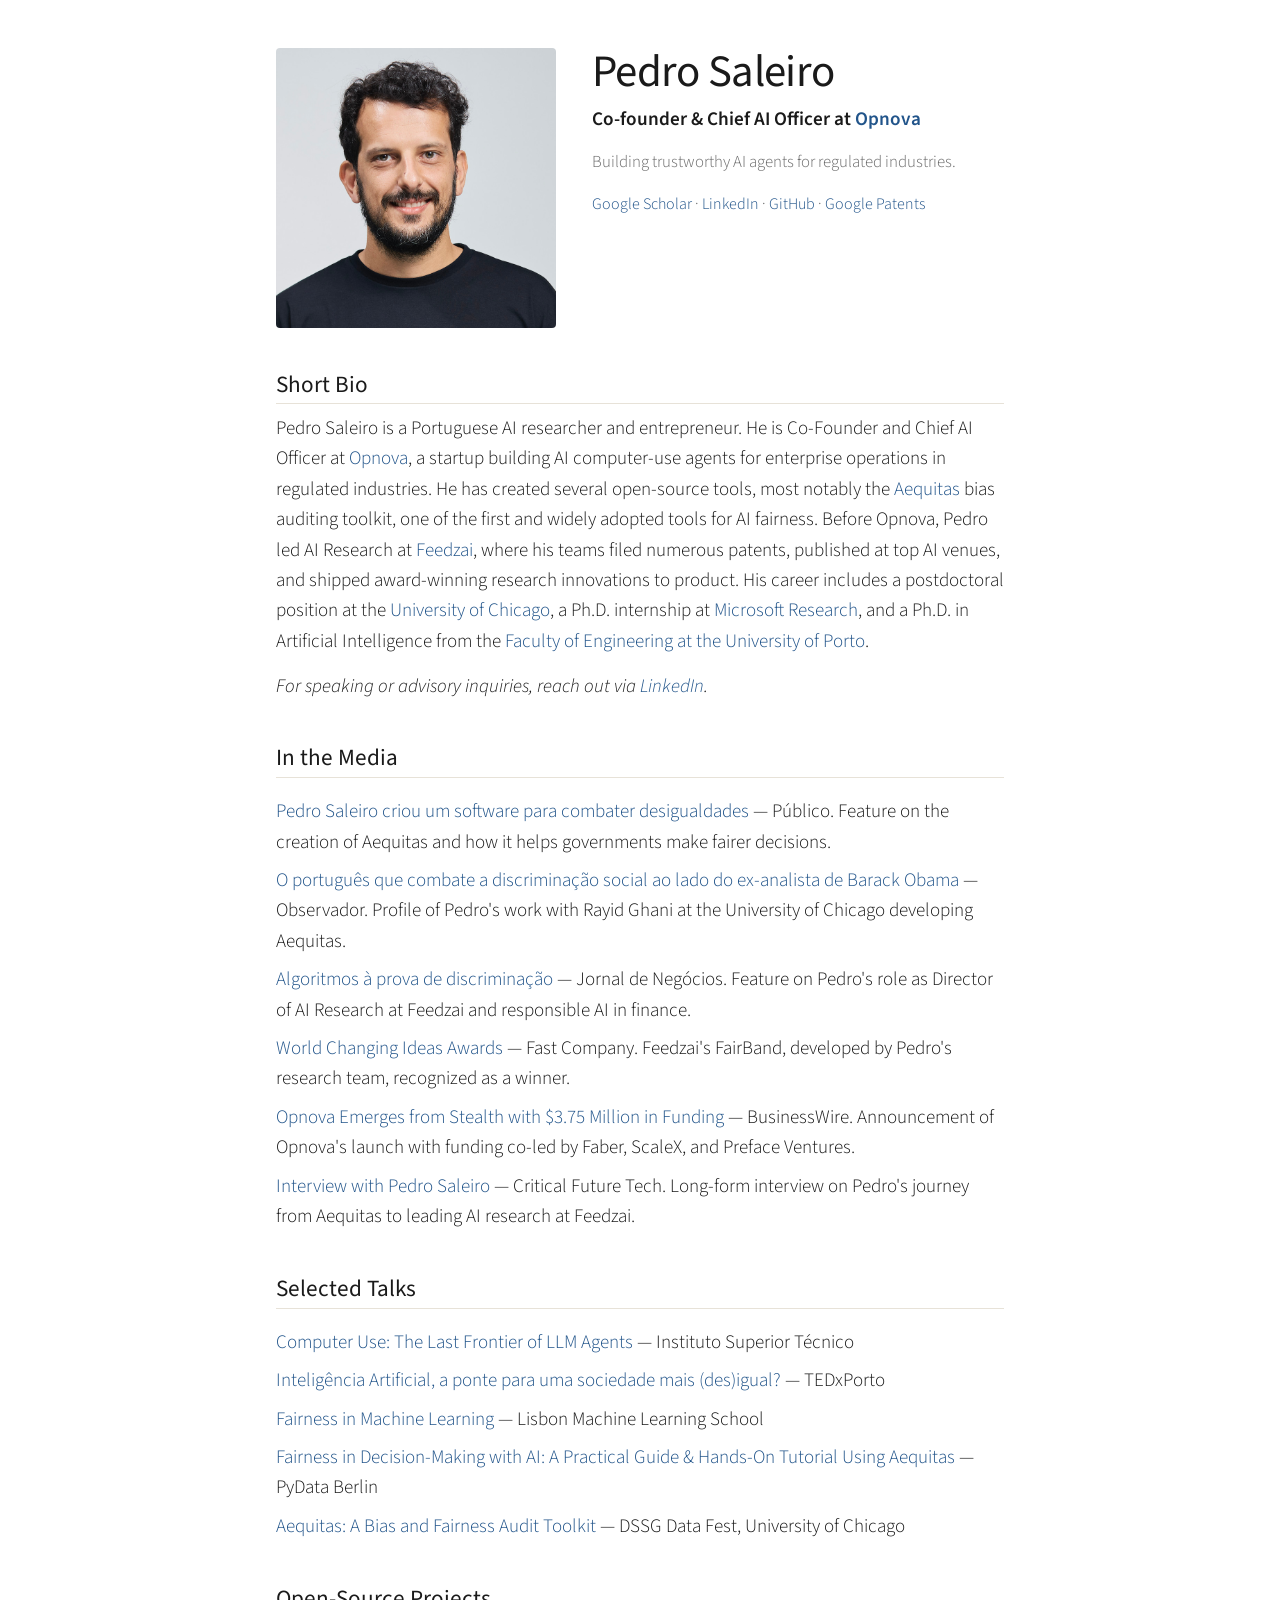
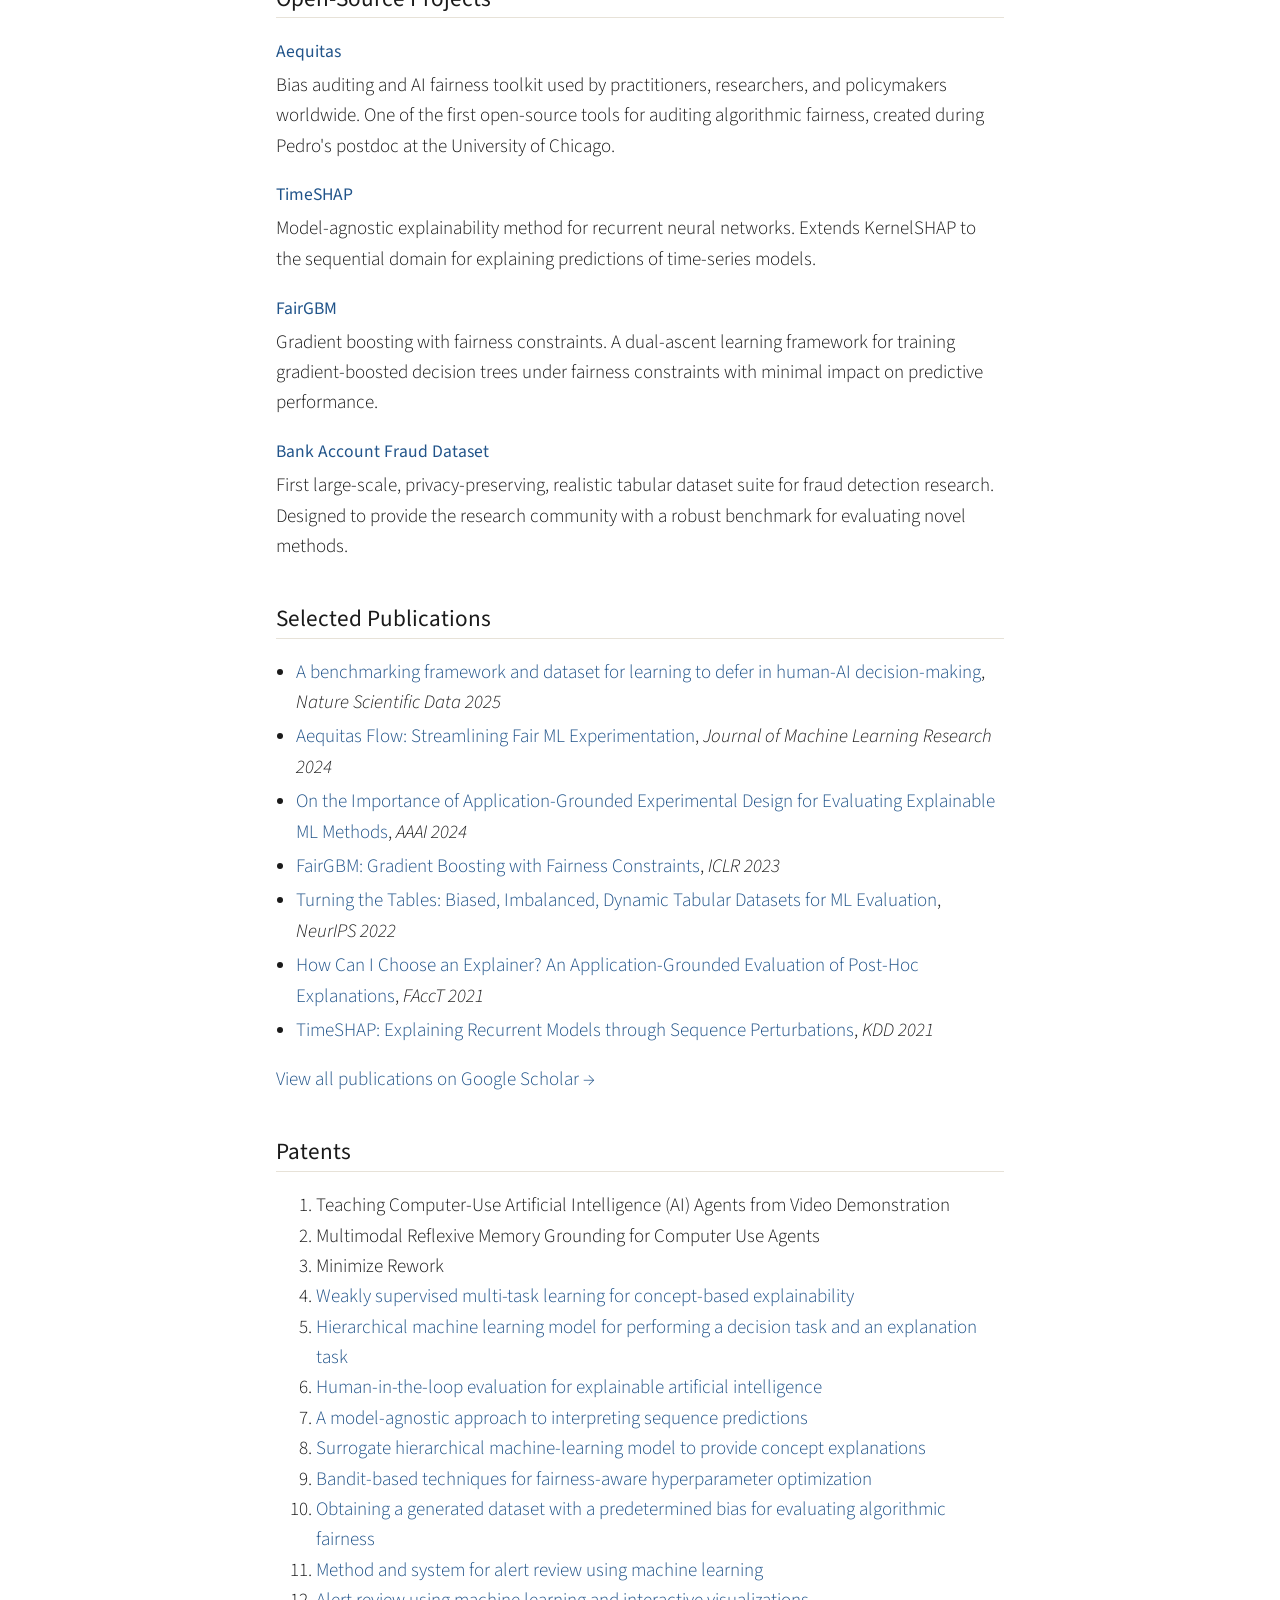
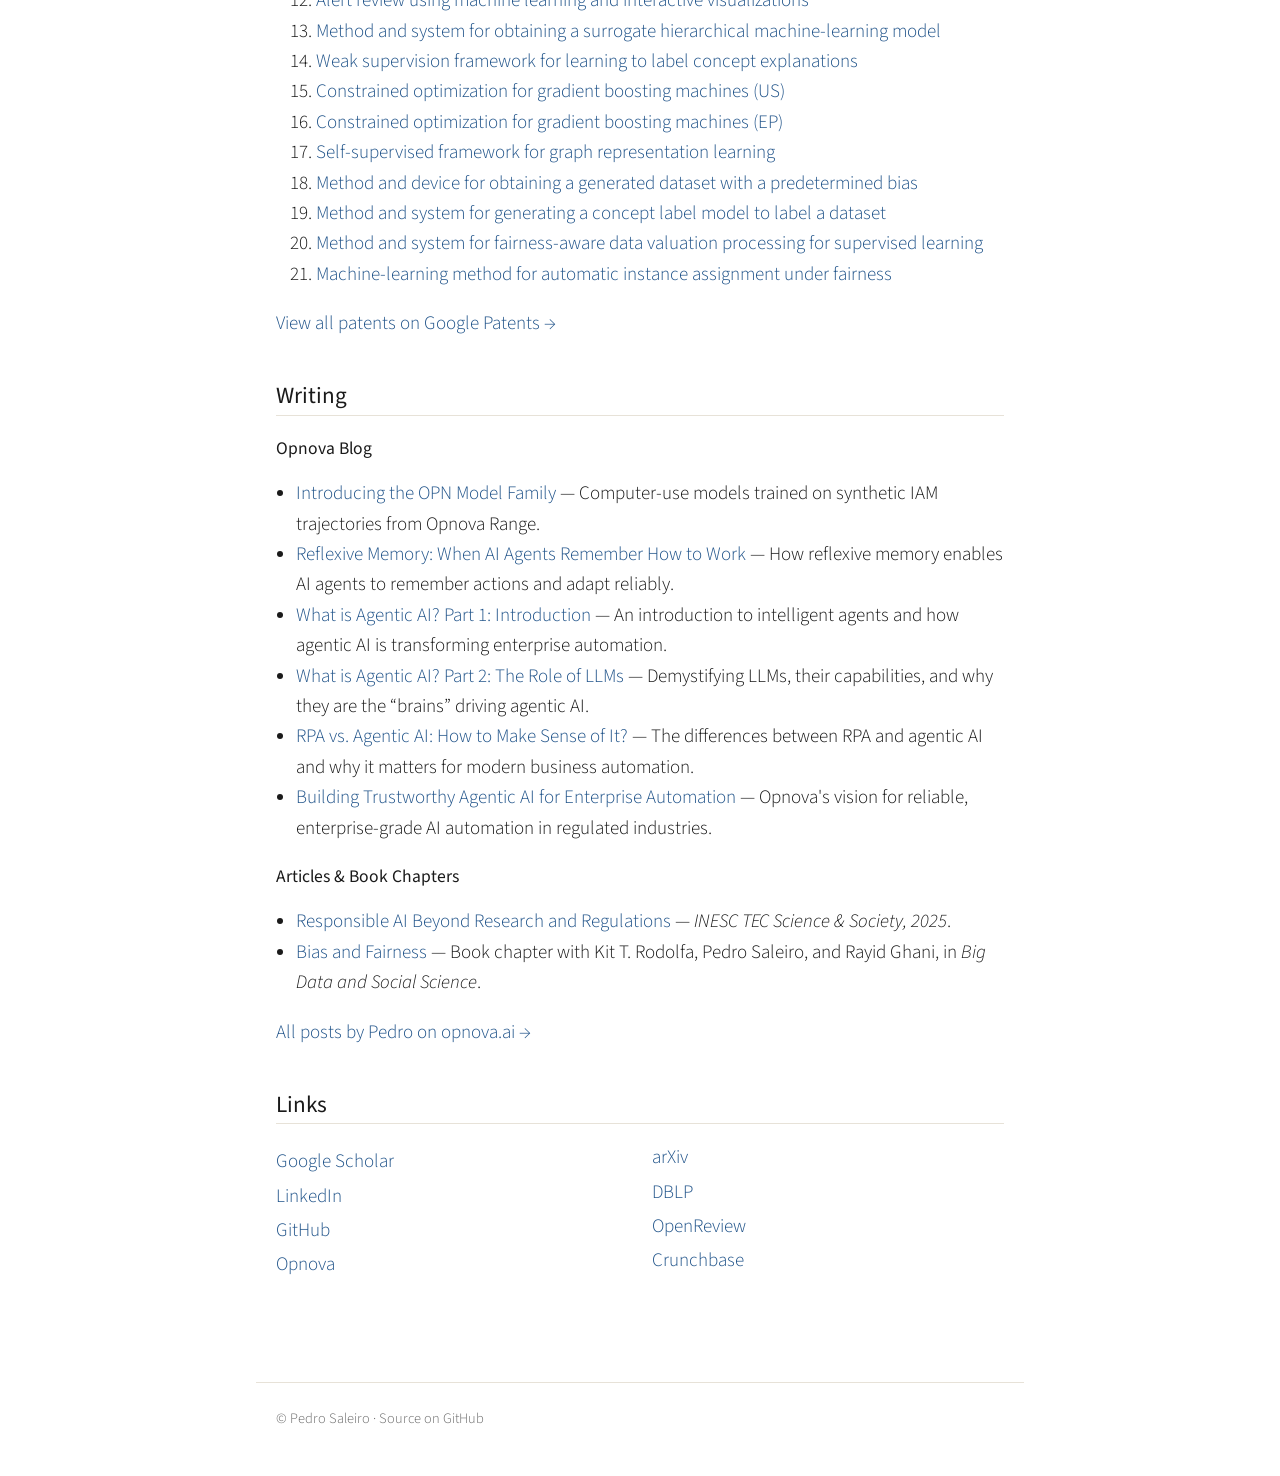
==== commit 7c42ca1f: "Add IST Computer Use talk as first selected talk" ====
--- a/index.html
+++ b/index.html
@@ -139,6 +139,7 @@
   <section aria-labelledby="talks">
     <h2 id="talks">Selected Talks</h2>
     <ul class="plain">
+      <li><a href="https://www.youtube.com/watch?v=w49jEjnwlfw" rel="noopener">Computer Use: The Last Frontier of LLM Agents</a> — Instituto Superior Técnico</li>
       <li><a href="https://www.youtube.com/watch?v=rNiNmOxDZTY" rel="noopener">Inteligência Artificial, a ponte para uma sociedade mais (des)igual?</a> — TEDxPorto</li>
       <li><a href="https://www.youtube.com/watch?v=ATZz02iL4M4" rel="noopener">Fairness in Machine Learning</a> — Lisbon Machine Learning School</li>
       <li><a href="https://www.youtube.com/watch?v=yOR71zBm3Uc" rel="noopener">Fairness in Decision-Making with AI: A Practical Guide &amp; Hands-On Tutorial Using Aequitas</a> — PyData Berlin</li>
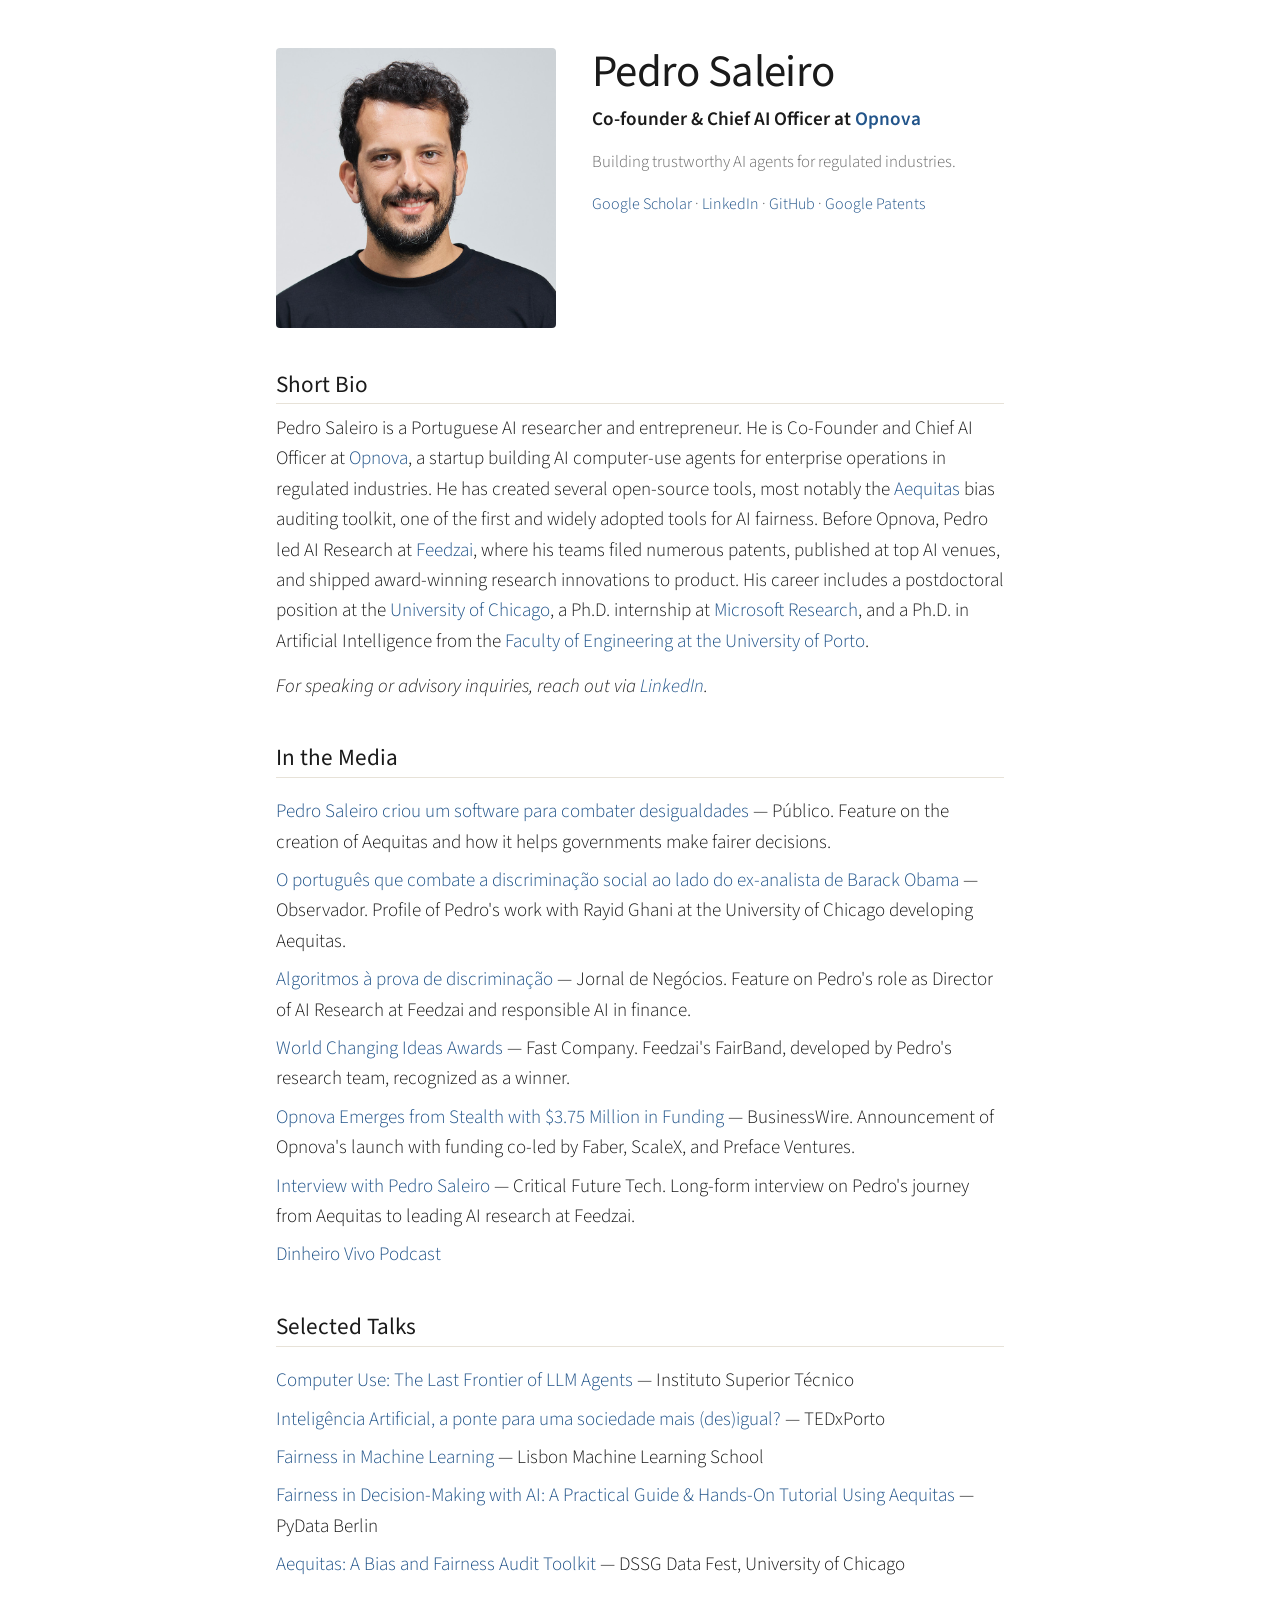
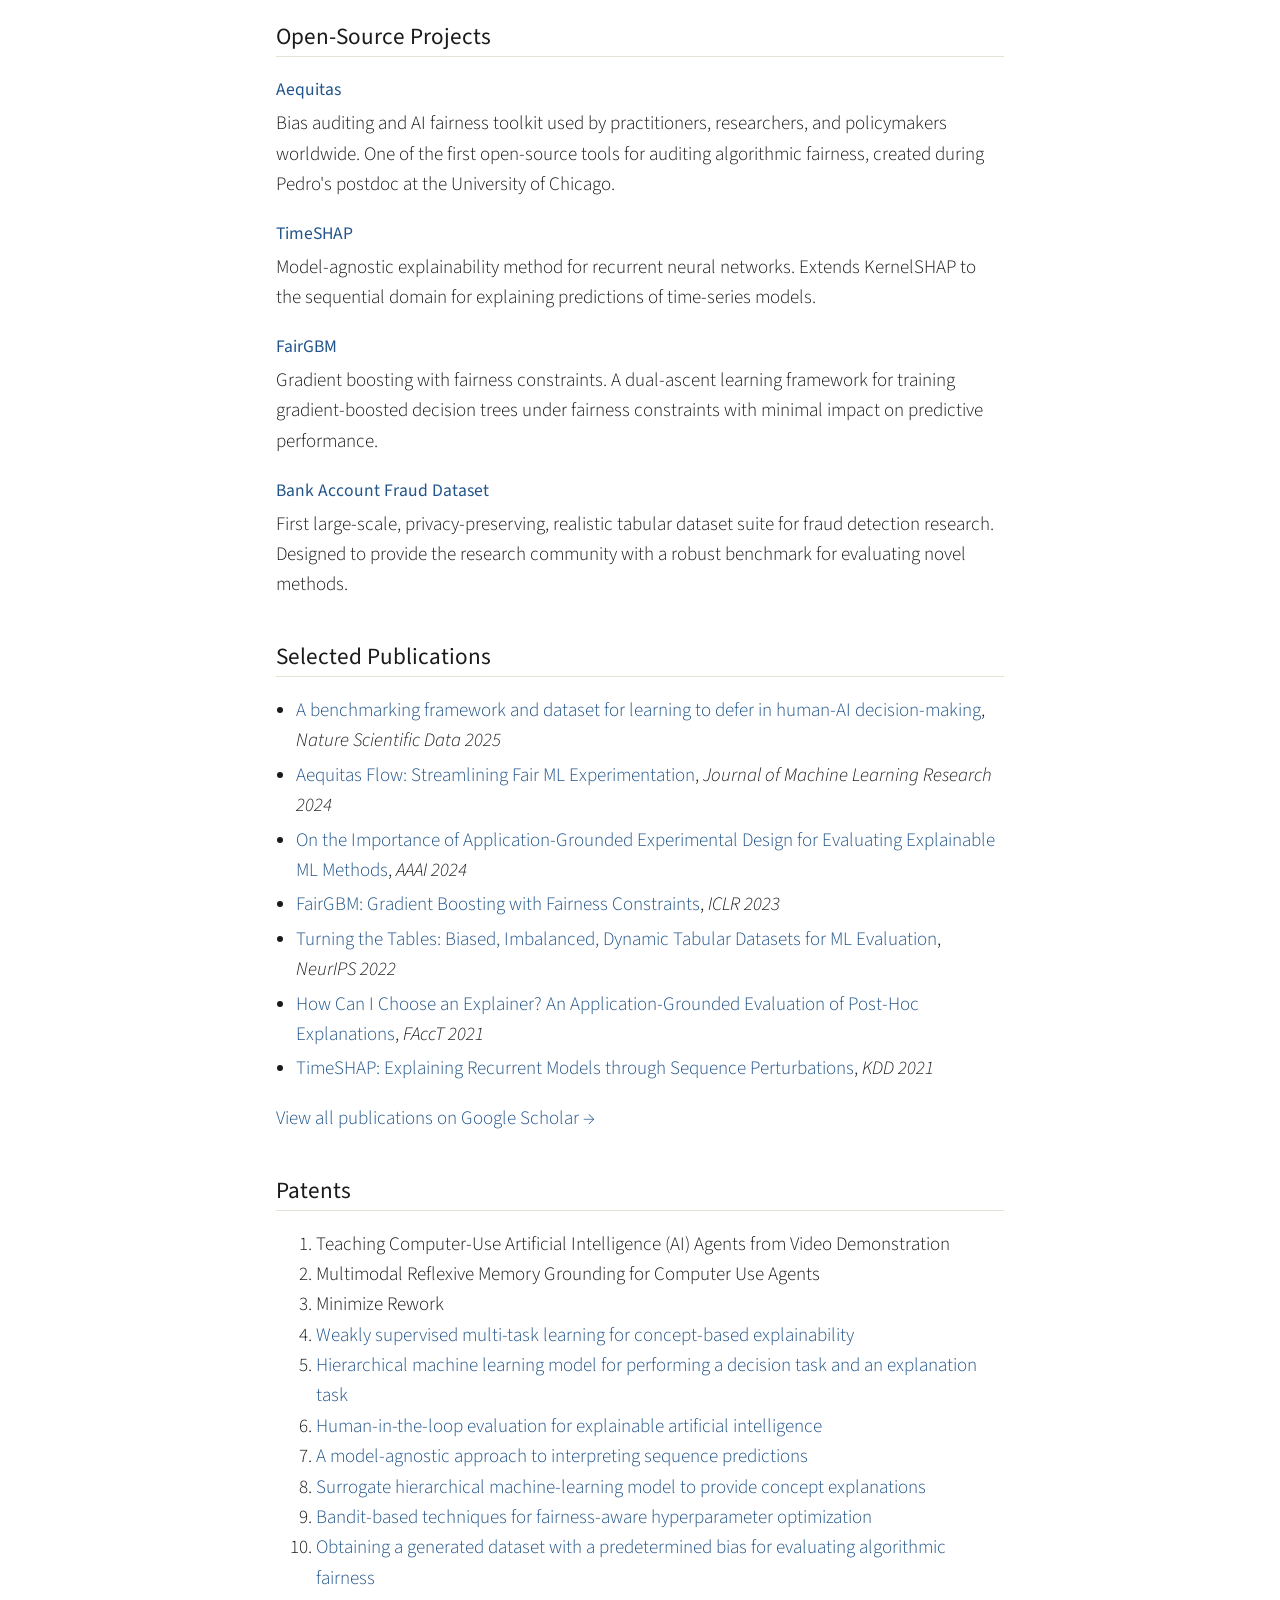
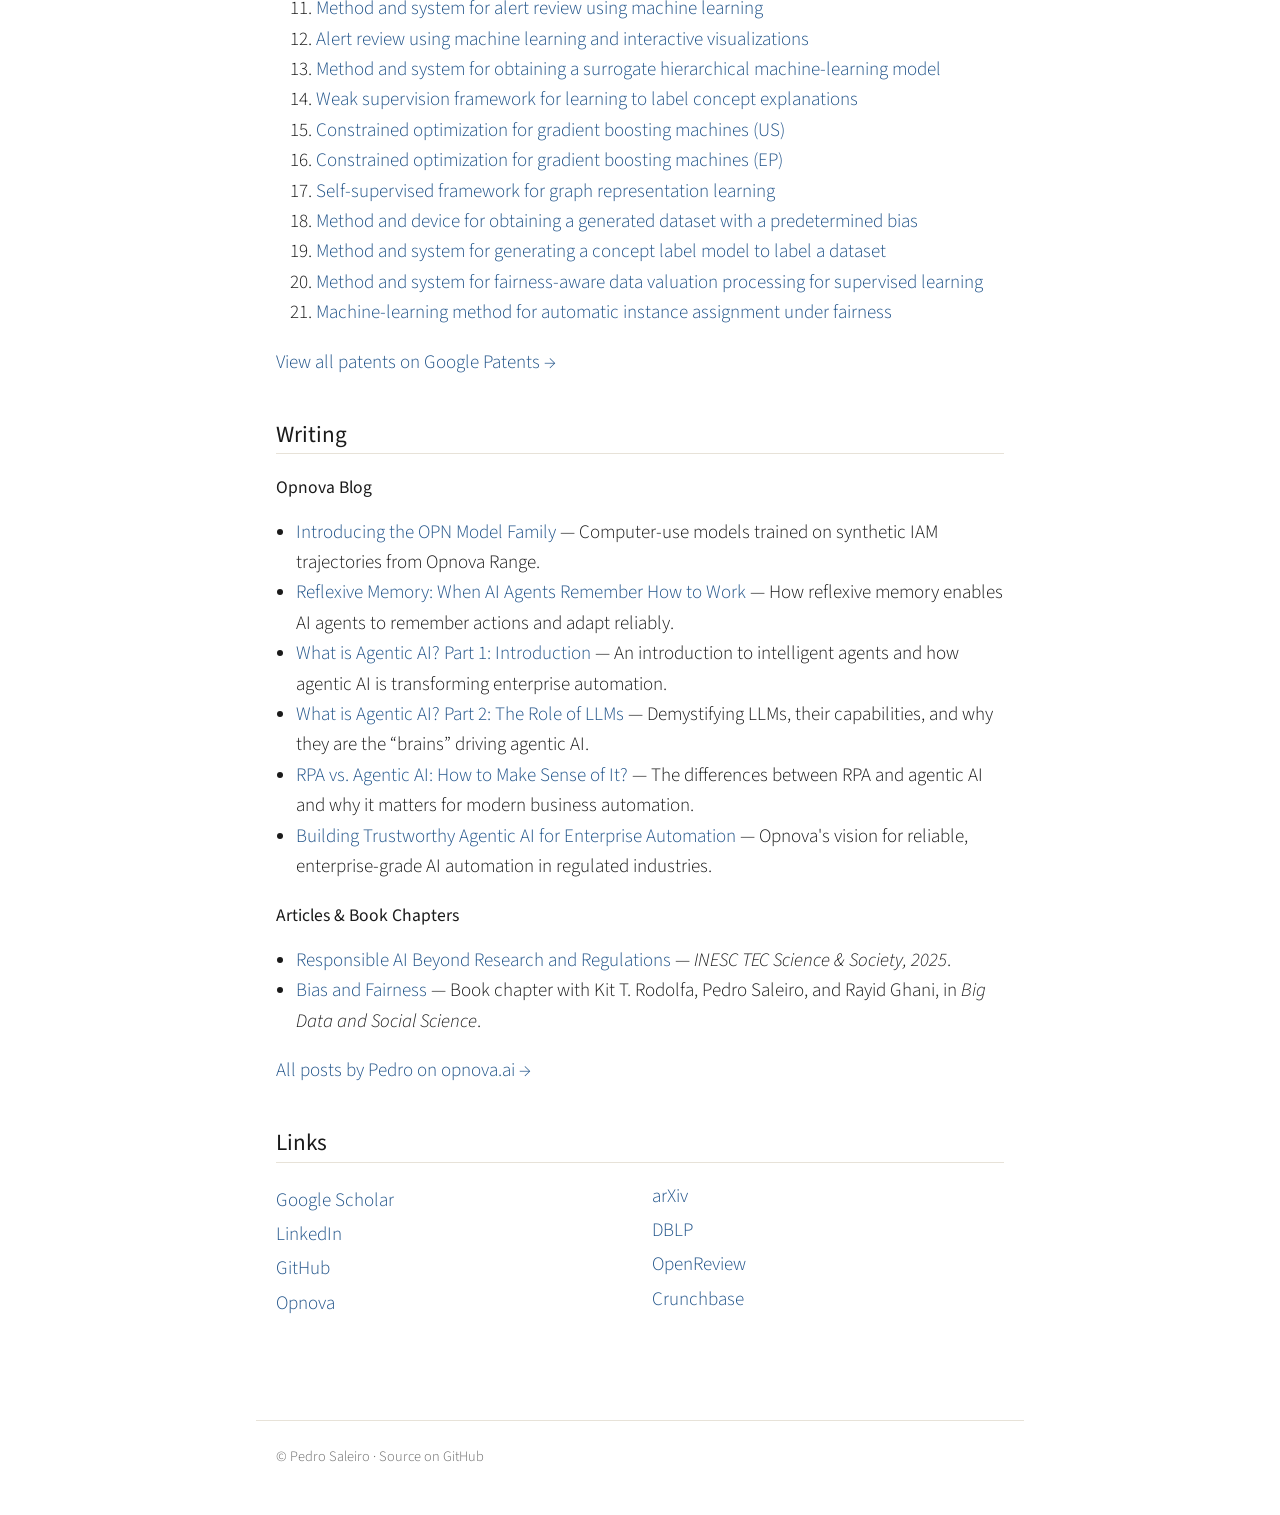
==== commit be632f53: "Add Dinheiro Vivo Podcast to In the Media" ====
--- a/index.html
+++ b/index.html
@@ -133,6 +133,7 @@
       <li><a href="https://www.fastcompany.com/90623897/see-34-ingenious-inspirational-winners-of-the-2021-world-changing-ideas-awards" rel="noopener">World Changing Ideas Awards</a> — Fast Company. Feedzai's FairBand, developed by Pedro's research team, recognized as a winner.</li>
       <li><a href="https://www.businesswire.com/news/home/20240919101766/en/Opnova-Emerges-from-Stealth-with-$3.75-Million-in-Funding-to-Set-a-New-Standard-in-IT-Security-and-Compliance-Operations" rel="noopener">Opnova Emerges from Stealth with $3.75 Million in Funding</a> — BusinessWire. Announcement of Opnova's launch with funding co-led by Faber, ScaleX, and Preface Ventures.</li>
       <li><a href="https://criticalfuture.tech/issue-14-december-2021-feedzai-pedro-saleiro-anusha-parisutham-efd9f01f52b4/" rel="noopener">Interview with Pedro Saleiro</a> — Critical Future Tech. Long-form interview on Pedro's journey from Aequitas to leading AI research at Feedzai.</li>
+      <li><a href="https://open.spotify.com/episode/2wXh5x6hq96qfHhmgKQ2UP?si=cvmYbL-rR3CfFkKJc5mgZg" rel="noopener">Dinheiro Vivo Podcast</a></li>
     </ul>
   </section>
 
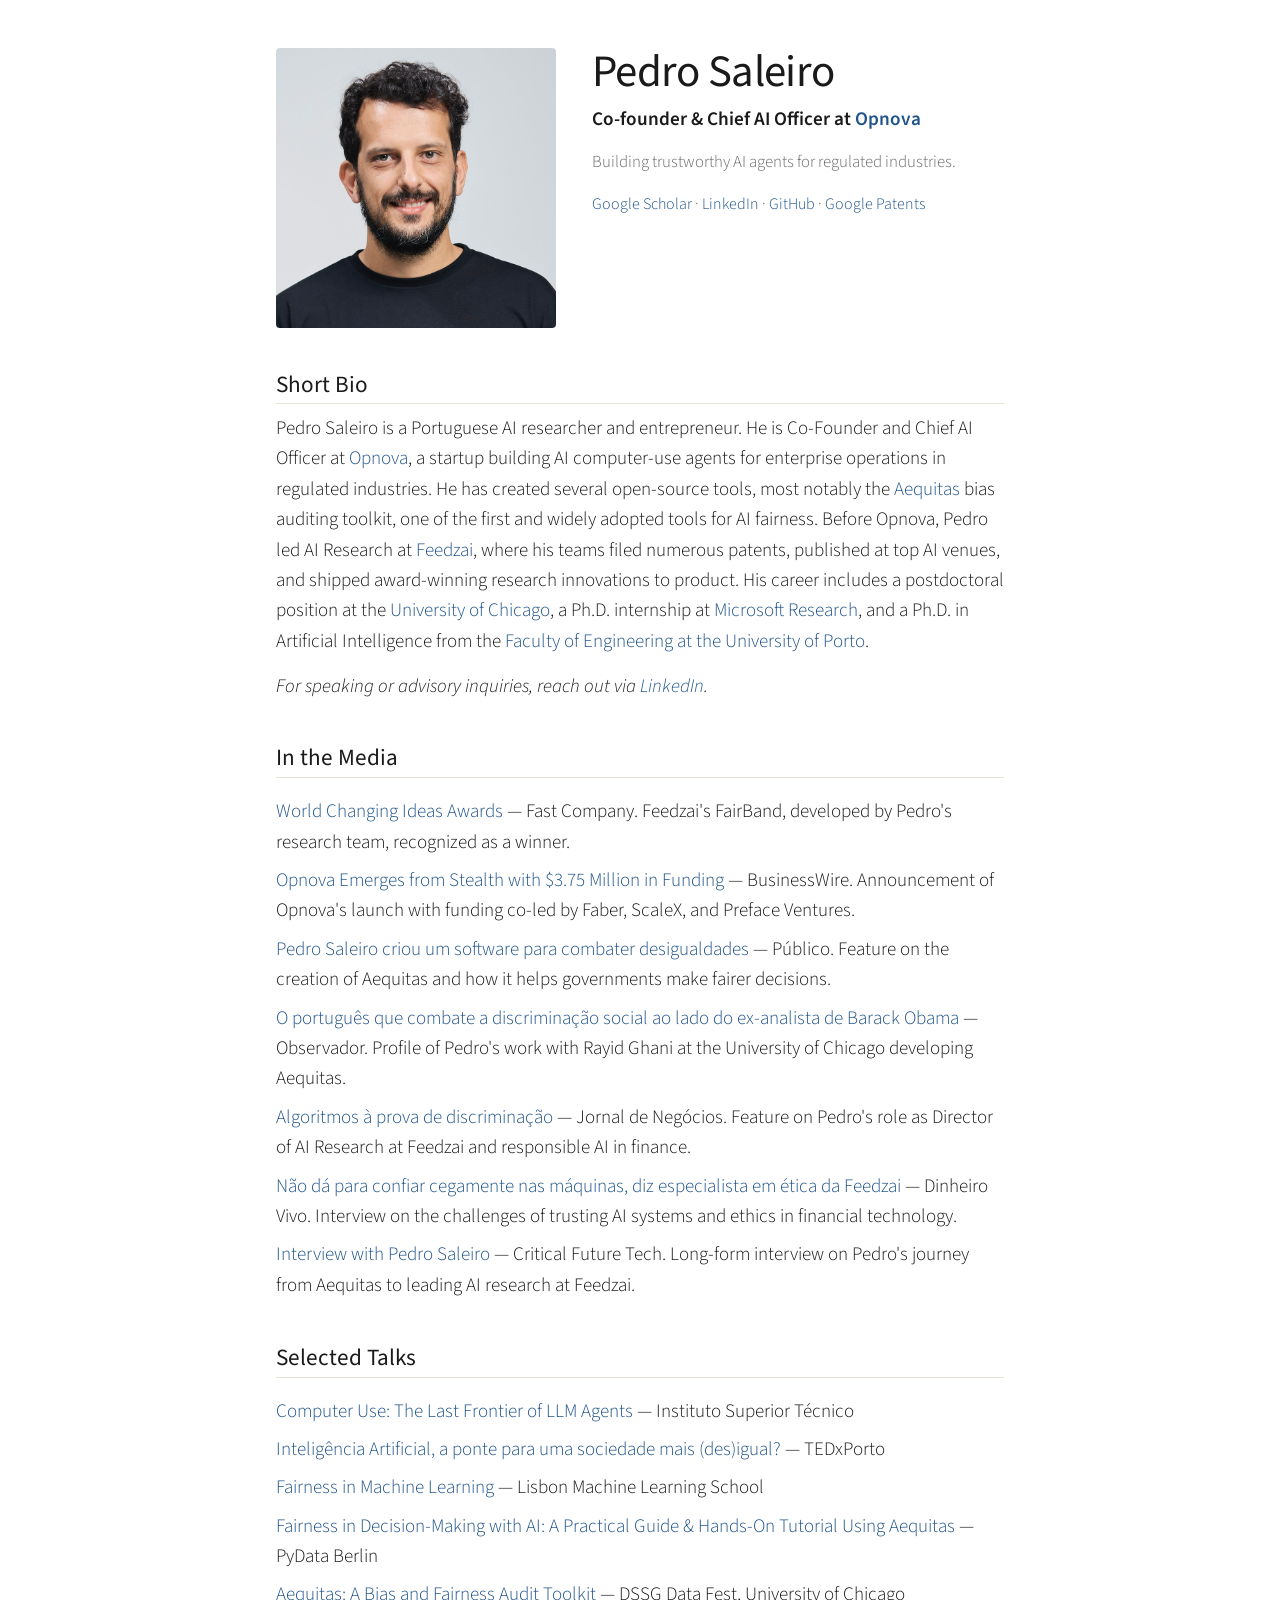
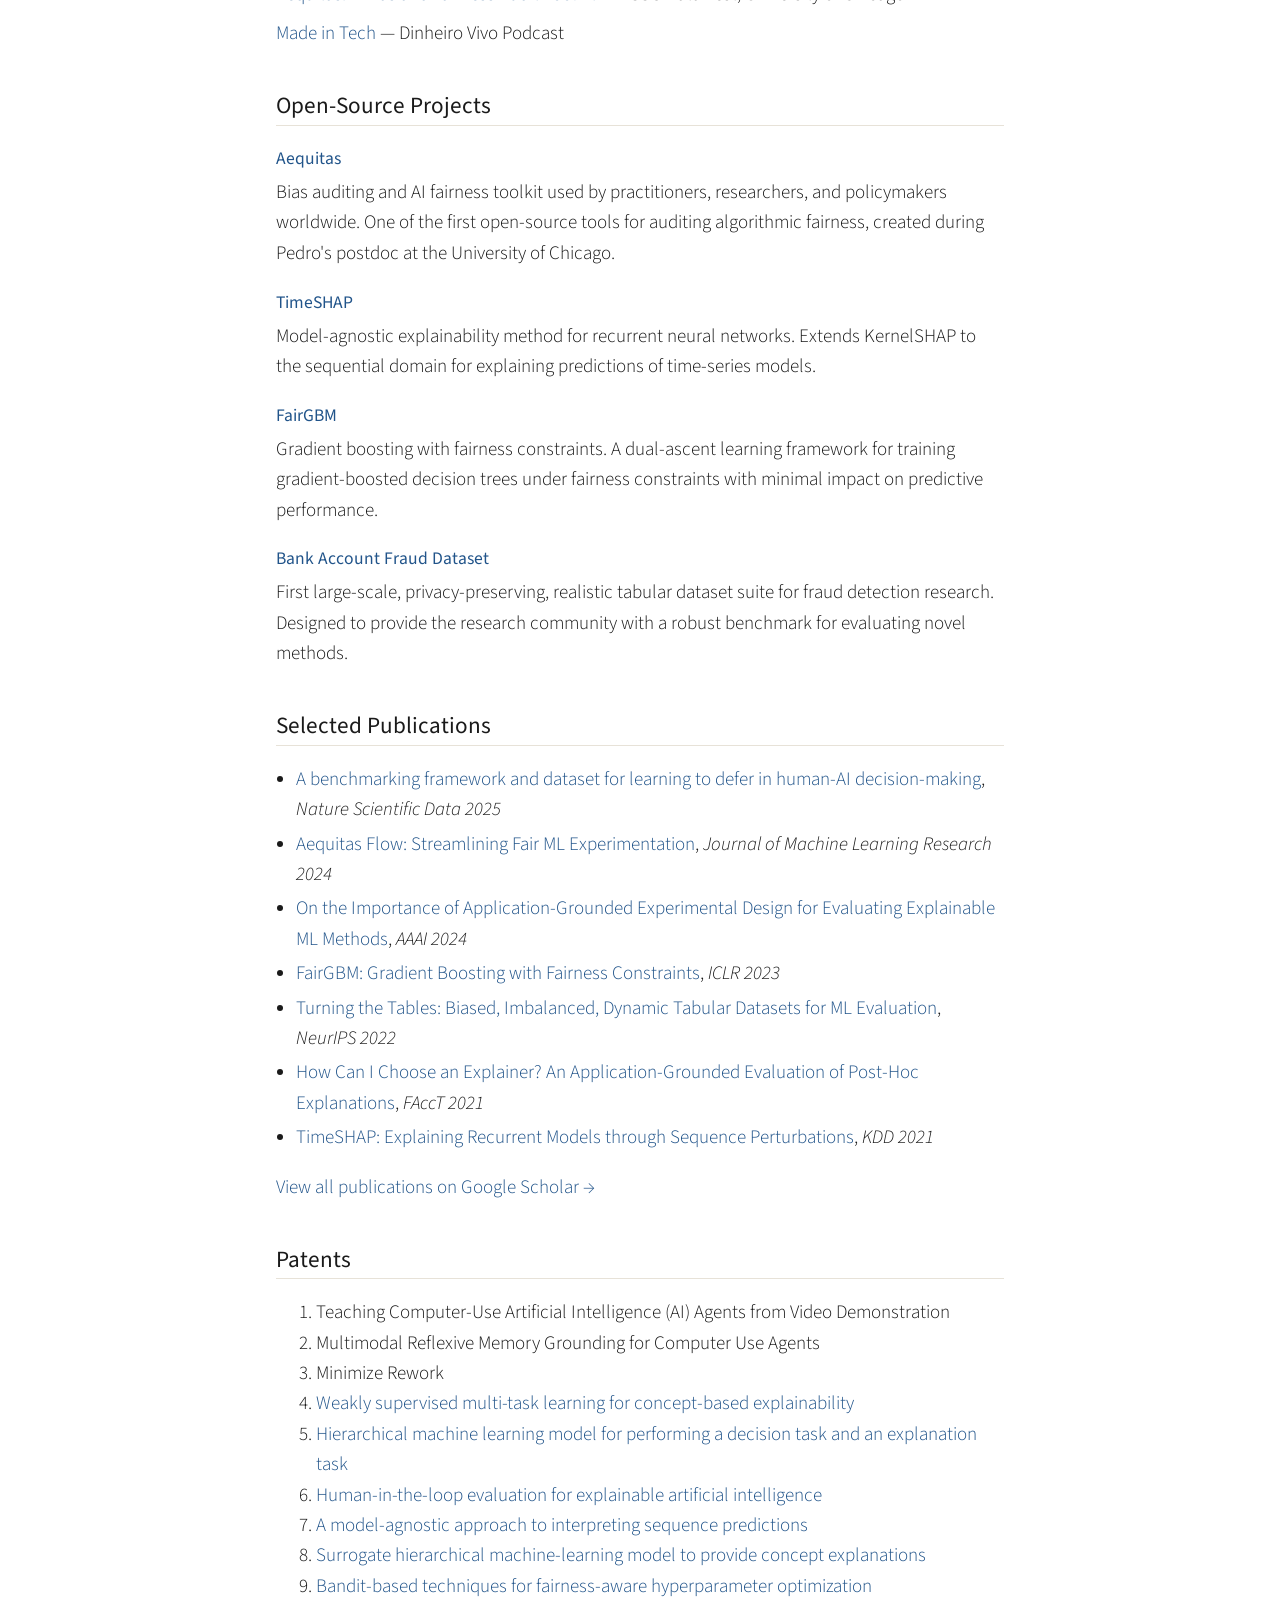
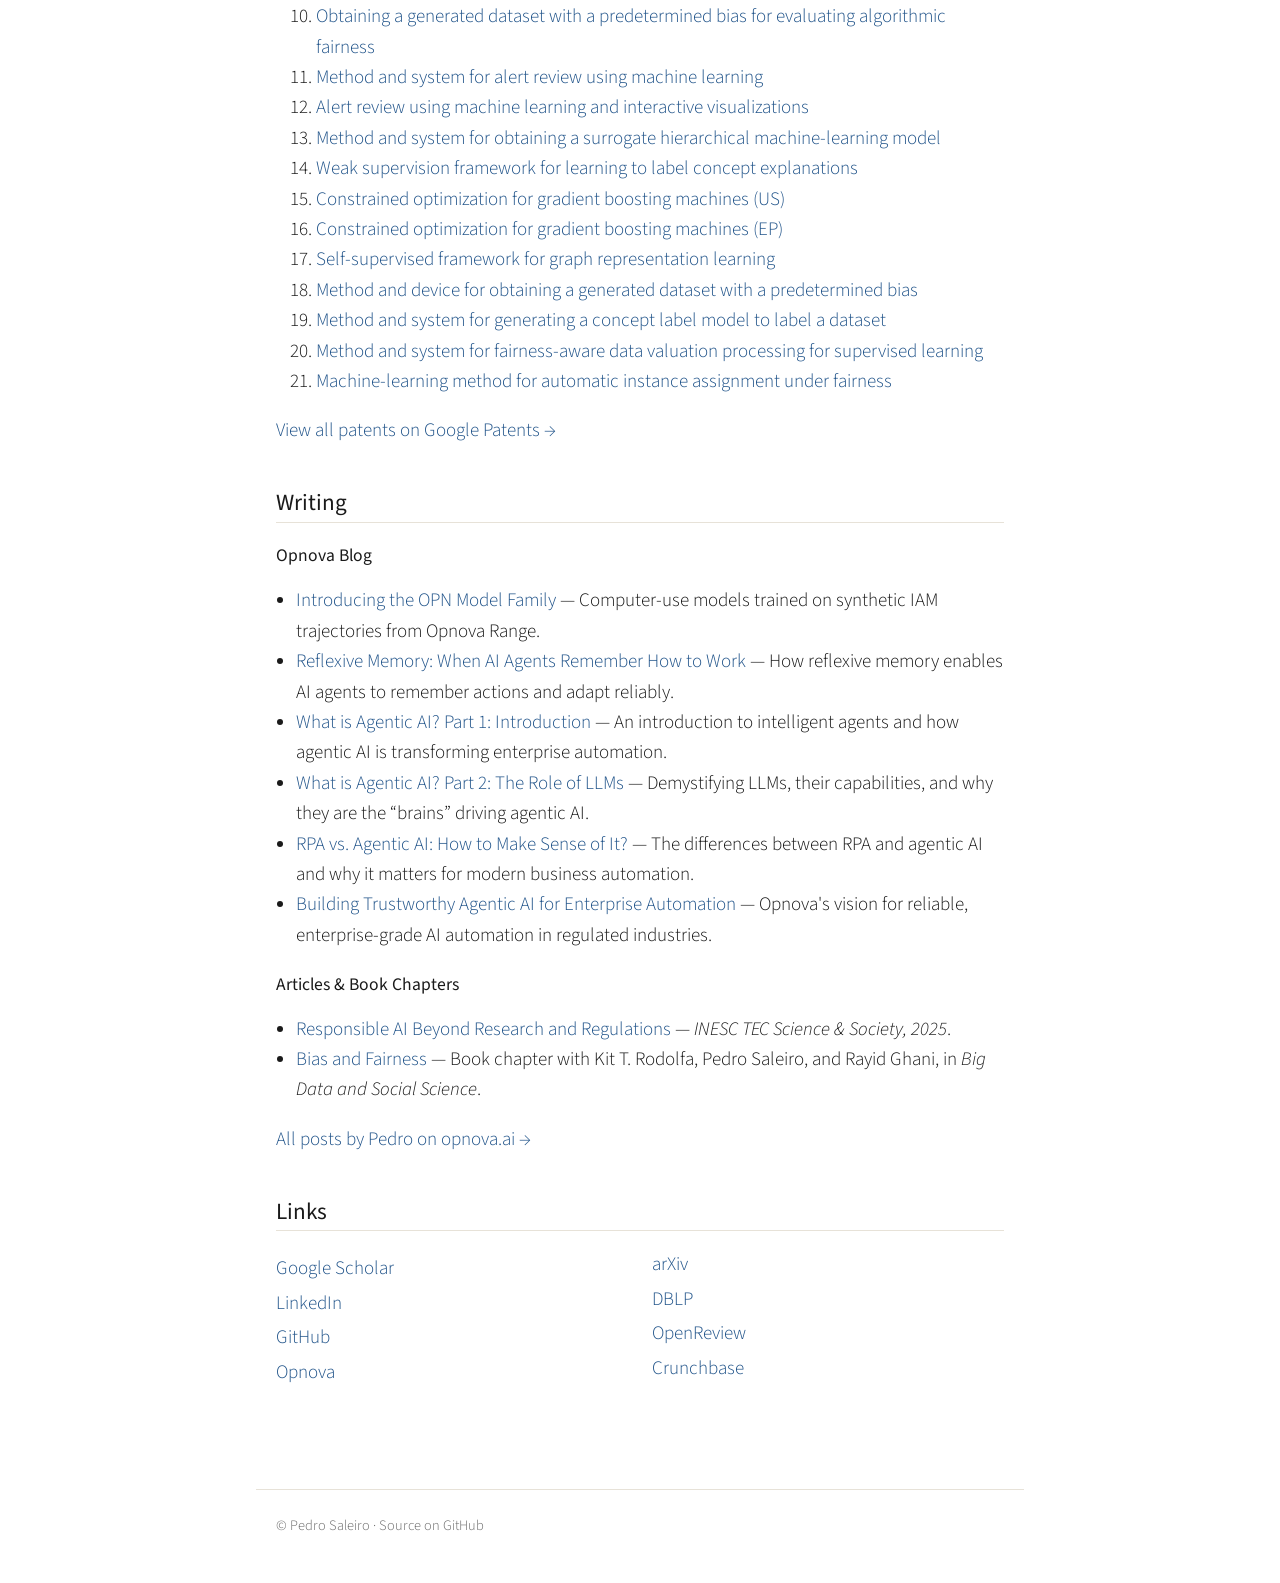
==== commit 06f09ee4: "Refresh In the Media list and add Made in Tech podcast to Selected Talks" ====
--- a/index.html
+++ b/index.html
@@ -127,13 +127,13 @@
   <section aria-labelledby="media">
     <h2 id="media">In the Media</h2>
     <ul class="plain">
+      <li><a href="https://www.fastcompany.com/90623897/see-34-ingenious-inspirational-winners-of-the-2021-world-changing-ideas-awards" rel="noopener">World Changing Ideas Awards</a> — Fast Company. Feedzai's FairBand, developed by Pedro's research team, recognized as a winner.</li>
+      <li><a href="https://www.businesswire.com/news/home/20240919101766/en/Opnova-Emerges-from-Stealth-with-$3.75-Million-in-Funding-to-Set-a-New-Standard-in-IT-Security-and-Compliance-Operations" rel="noopener">Opnova Emerges from Stealth with $3.75 Million in Funding</a> — BusinessWire. Announcement of Opnova's launch with funding co-led by Faber, ScaleX, and Preface Ventures.</li>
       <li><a href="https://www.publico.pt/2020/10/18/sociedade/noticia/pedro-saleiro-criou-software-combater-desigualdades-1933822" rel="noopener">Pedro Saleiro criou um software para combater desigualdades</a> — Público. Feature on the creation of Aequitas and how it helps governments make fairer decisions.</li>
       <li><a href="https://observador.pt/2019/04/30/o-portugues-que-combate-a-discriminacao-social-ao-lado-do-ex-analista-de-barack-obama/" rel="noopener">O português que combate a discriminação social ao lado do ex-analista de Barack Obama</a> — Observador. Profile of Pedro's work with Rayid Ghani at the University of Chicago developing Aequitas.</li>
       <li><a href="https://www.jornaldenegocios.pt/weekend/detalhe/algoritmos-a-prova-de-discriminacao" rel="noopener">Algoritmos à prova de discriminação</a> — Jornal de Negócios. Feature on Pedro's role as Director of AI Research at Feedzai and responsible AI in finance.</li>
-      <li><a href="https://www.fastcompany.com/90623897/see-34-ingenious-inspirational-winners-of-the-2021-world-changing-ideas-awards" rel="noopener">World Changing Ideas Awards</a> — Fast Company. Feedzai's FairBand, developed by Pedro's research team, recognized as a winner.</li>
-      <li><a href="https://www.businesswire.com/news/home/20240919101766/en/Opnova-Emerges-from-Stealth-with-$3.75-Million-in-Funding-to-Set-a-New-Standard-in-IT-Security-and-Compliance-Operations" rel="noopener">Opnova Emerges from Stealth with $3.75 Million in Funding</a> — BusinessWire. Announcement of Opnova's launch with funding co-led by Faber, ScaleX, and Preface Ventures.</li>
+      <li><a href="https://dinheirovivo.dn.pt/nao-da-para-confiar-cegamente-nas-maquinas-diz-especialista-em-etica-da-feedzai-13821545.html" rel="noopener">Não dá para confiar cegamente nas máquinas, diz especialista em ética da Feedzai</a> — Dinheiro Vivo. Interview on the challenges of trusting AI systems and ethics in financial technology.</li>
       <li><a href="https://criticalfuture.tech/issue-14-december-2021-feedzai-pedro-saleiro-anusha-parisutham-efd9f01f52b4/" rel="noopener">Interview with Pedro Saleiro</a> — Critical Future Tech. Long-form interview on Pedro's journey from Aequitas to leading AI research at Feedzai.</li>
-      <li><a href="https://open.spotify.com/episode/2wXh5x6hq96qfHhmgKQ2UP?si=cvmYbL-rR3CfFkKJc5mgZg" rel="noopener">Dinheiro Vivo Podcast</a></li>
     </ul>
   </section>
 
@@ -145,6 +145,7 @@
       <li><a href="https://www.youtube.com/watch?v=ATZz02iL4M4" rel="noopener">Fairness in Machine Learning</a> — Lisbon Machine Learning School</li>
       <li><a href="https://www.youtube.com/watch?v=yOR71zBm3Uc" rel="noopener">Fairness in Decision-Making with AI: A Practical Guide &amp; Hands-On Tutorial Using Aequitas</a> — PyData Berlin</li>
       <li><a href="https://www.youtube.com/watch?v=DjSYRb8lWd0" rel="noopener">Aequitas: A Bias and Fairness Audit Toolkit</a> — DSSG Data Fest, University of Chicago</li>
+      <li><a href="https://open.spotify.com/episode/2wXh5x6hq96qfHhmgKQ2UP" rel="noopener">Made in Tech</a> — Dinheiro Vivo Podcast</li>
     </ul>
   </section>
 
